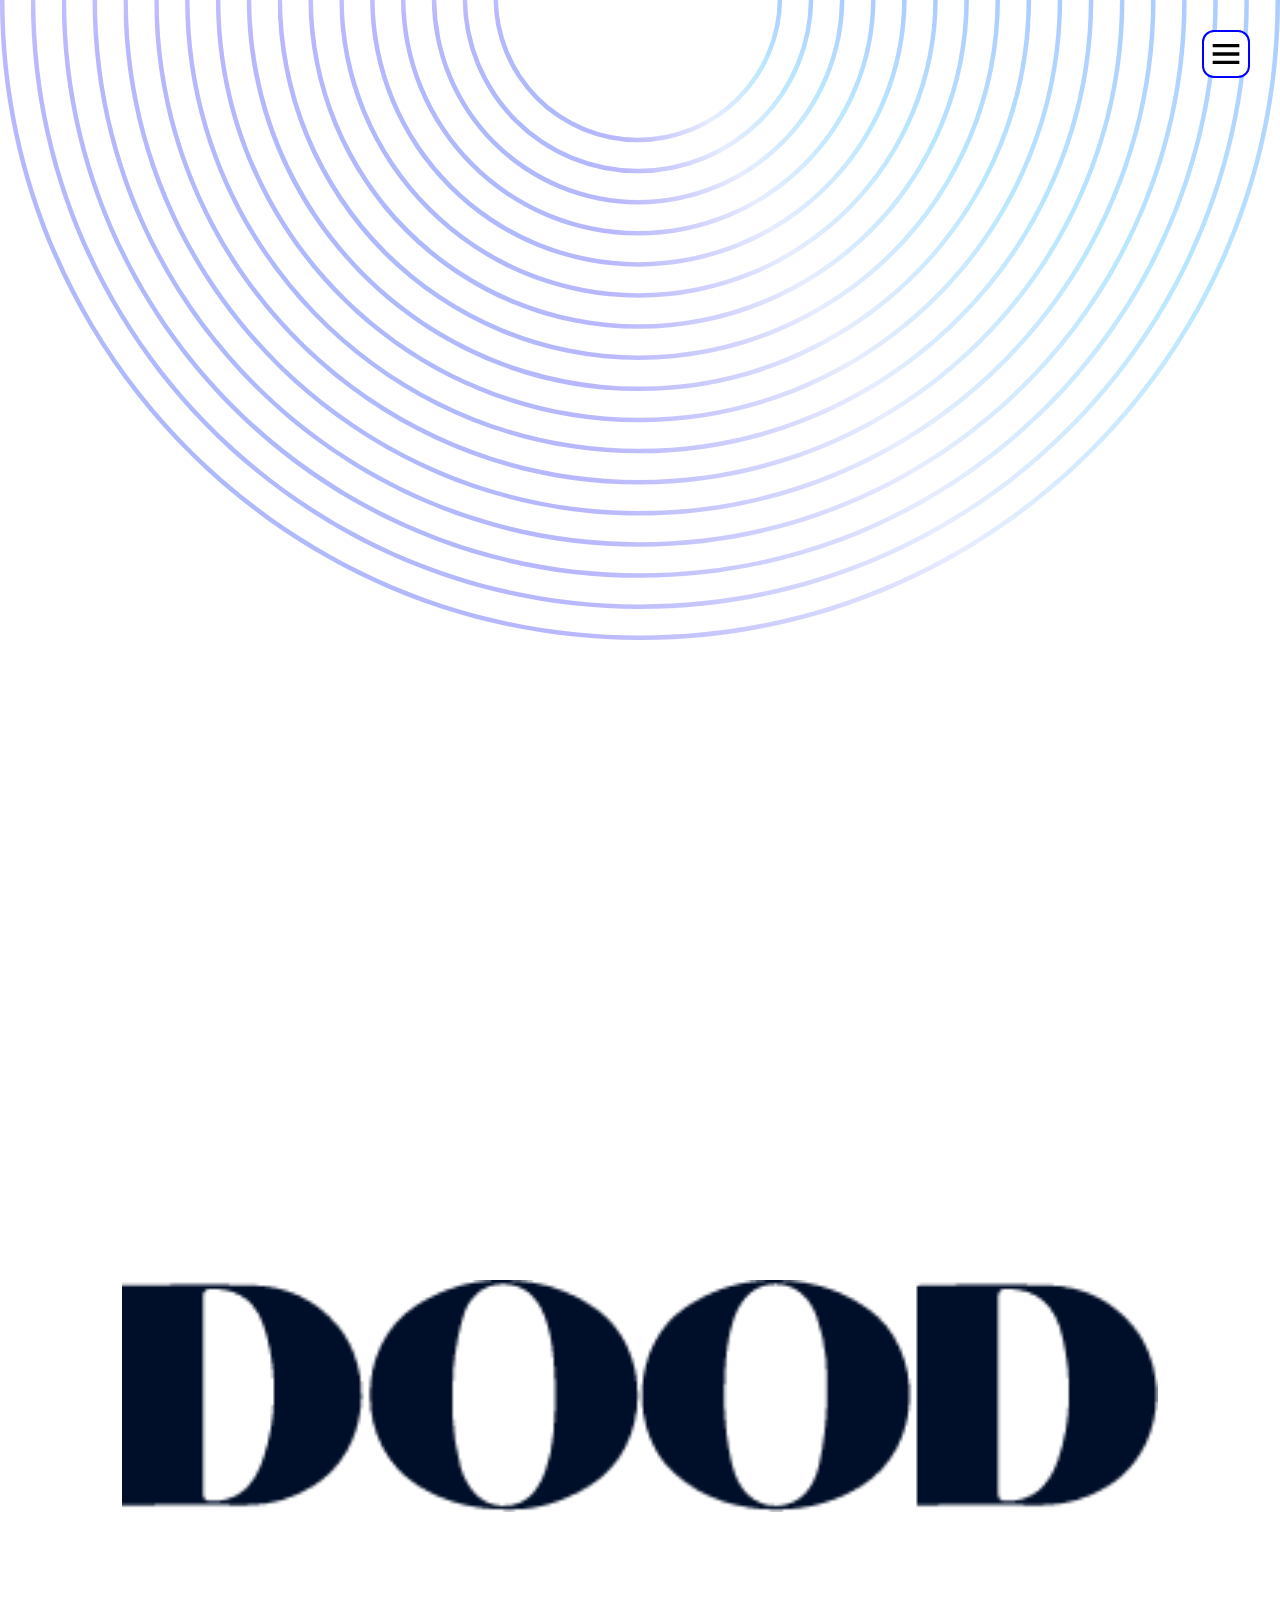
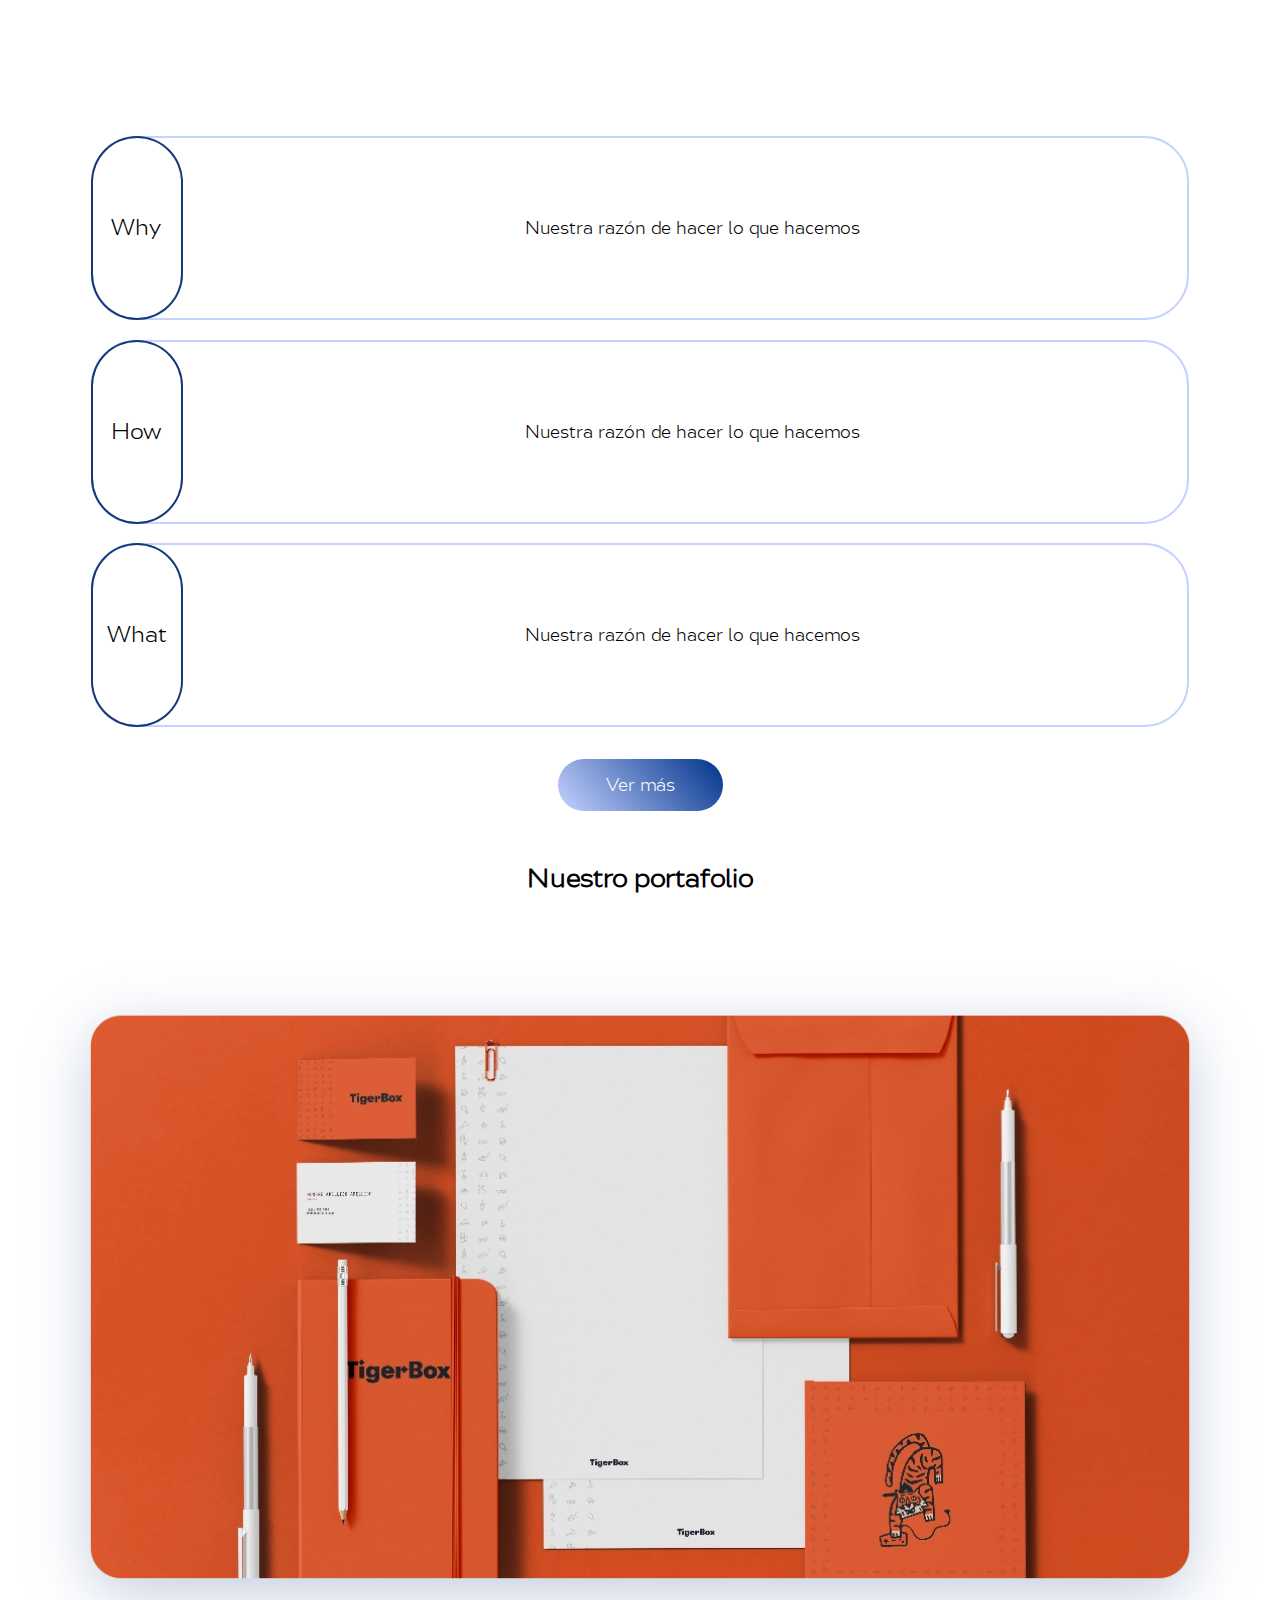
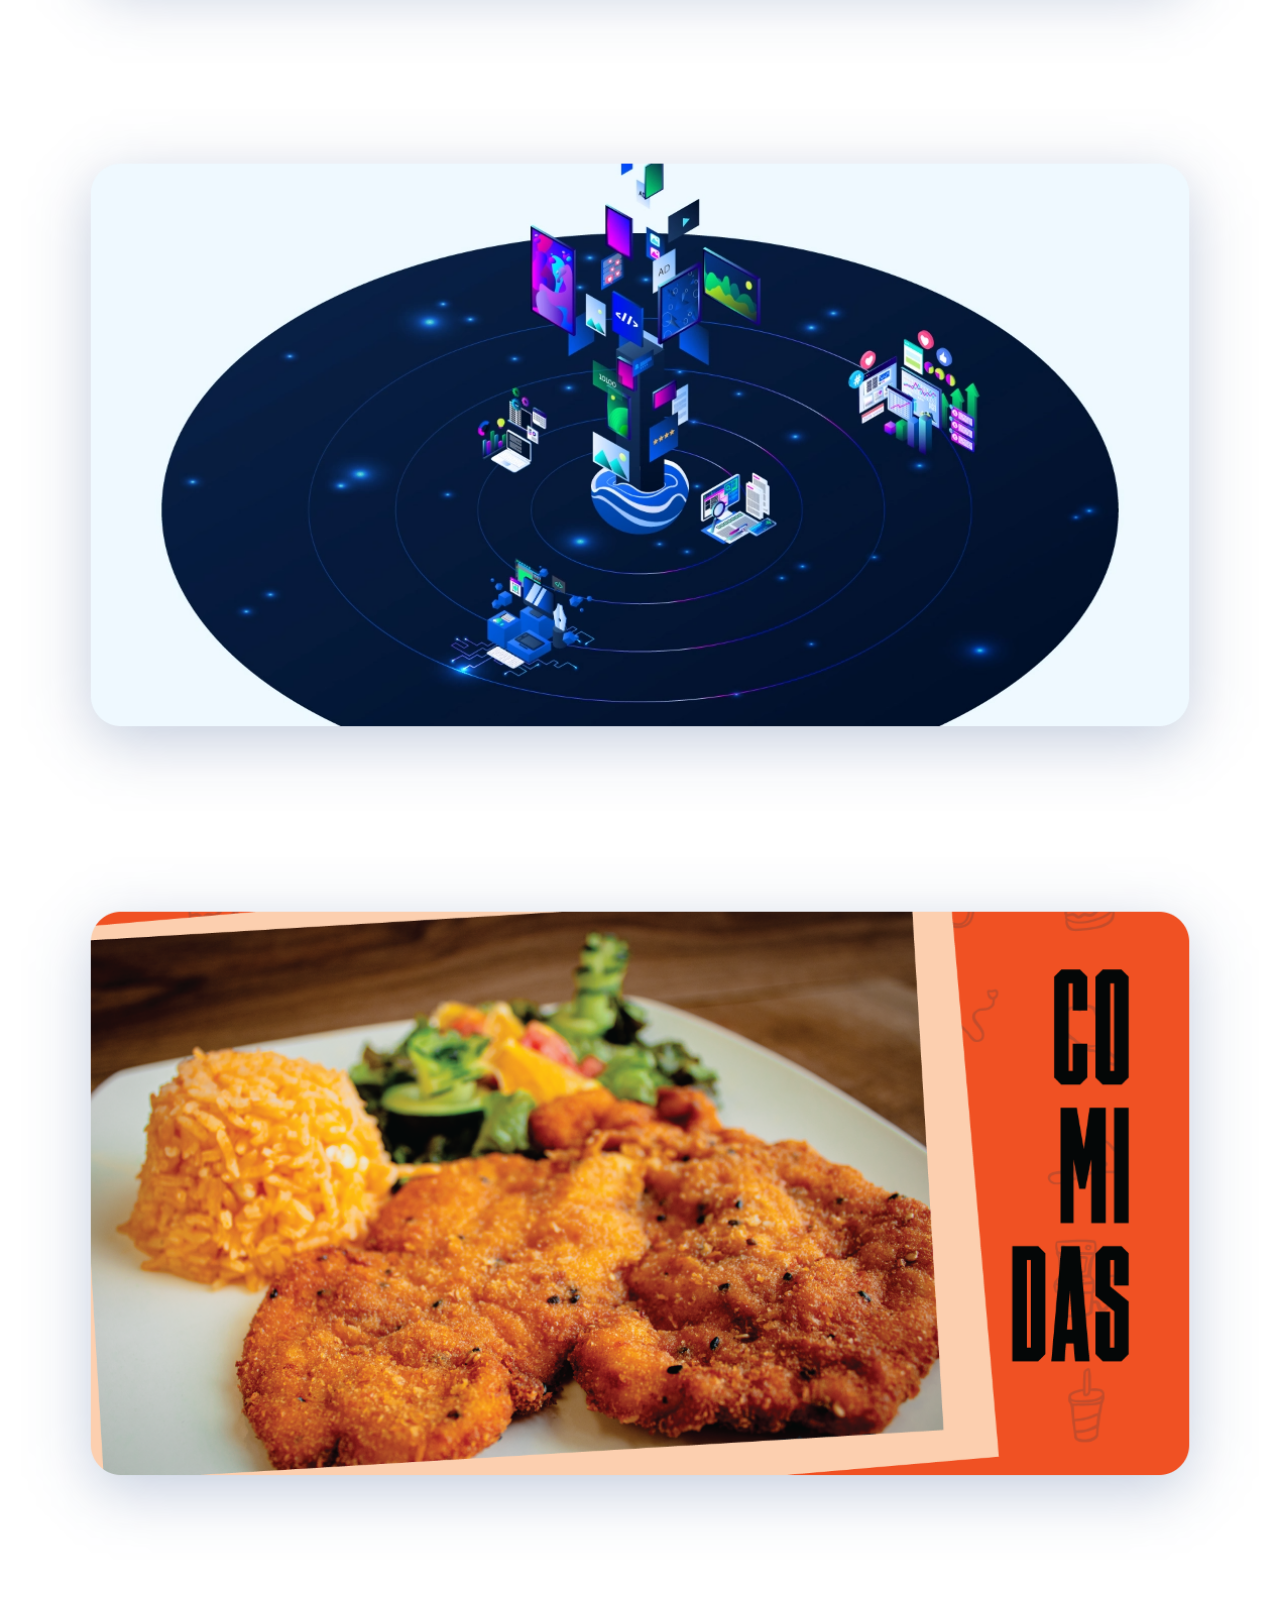
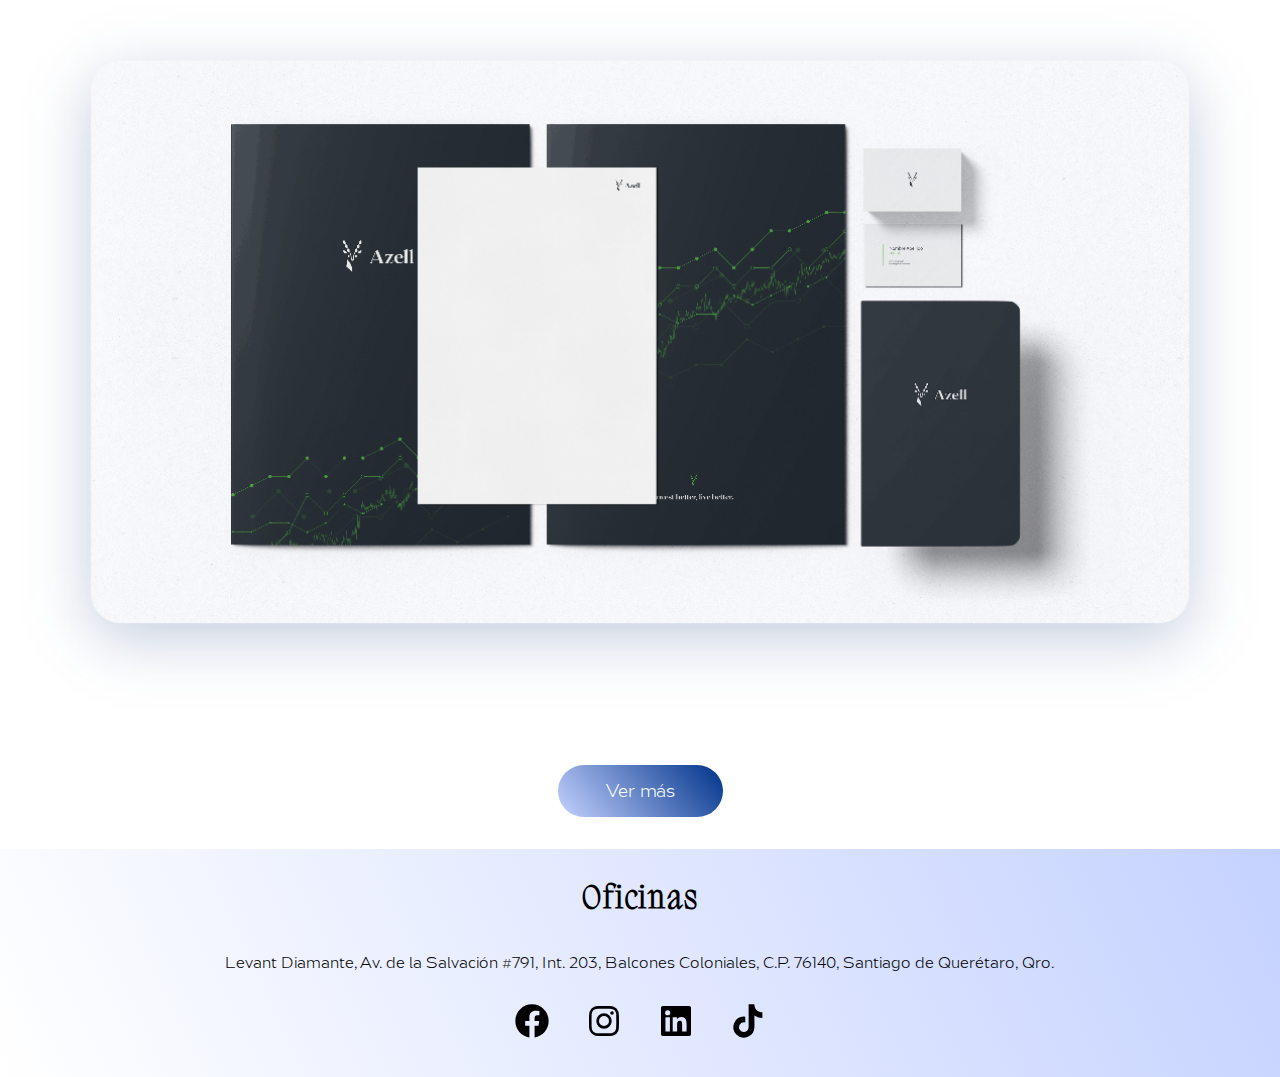
==== index.html @ 34fbc06c "feat: image circles added" ====
<!DOCTYPE html>
<html lang="en">

<head>
    <meta charset="UTF-8">
    <meta http-equiv="X-UA-Compatible" content="IE=edge">
    <meta name="viewport" content="width=device-width, initial-scale=1.0">
    <title>DOOD</title>
    <link rel="stylesheet" href="style.css">
</head>

<body>
    <header class="header">
        <img src="./images/menu.svg" alt="Menú de navegación" class="menu">
        <nav class="nav-menu">
            <a href="index.html" class="nav__link">Inicio</a>
            <a href="nosotros.html" class="nav__link">Nosotros</a>
            <a href="proyectos.html" class="nav__link">Proyectos</a>
            <a href="contacto.html" class="nav__link">Contacto</a>
        </nav>
    </header>
    <main>
        <figure class="aro__container">
            <img src="./images/Aros.svg" alt="Imagen" class="aro__img">
        </figure>
        <section class="hero container">
            <img src="./images/Dood@3x.png" alt="Logo Dood" class="logo">
            <div class="hero__info">
                <div class="square">
                    <div class="square__title">
                        <div class="question">Why</div>
                        <div class="square__paragraph--hide">Lorem, ipsum dolor sit amet consectetur adipisicing elit.
                            Ut, aperiam distinctio illo maxime tempora perferendis.</div>
                    </div>
                    <div class="square__paragraph">Nuestra razón de hacer lo que hacemos</div>
                </div>
                <div class="square">
                    <div class="square__title">
                        <div class="question">How</div>
                        <div class="square__paragraph--hide">Lorem, ipsum dolor sit amet consectetur adipisicing elit.
                            Ut, aperiam distinctio illo maxime tempora perferendis.</div>
                    </div>
                    <div class="square__paragraph">Nuestra razón de hacer lo que hacemos</div>
                </div>
                <div class="square">
                    <div class="square__title">
                        <div class="question question--padding">What</div>
                        <div class="square__paragraph--hide">Lorem, ipsum dolor sit amet consectetur adipisicing elit.
                            Ut,
                            aperiam distinctio illo maxime tempora perferendis.</div>
                    </div>
                    <div class="square__paragraph">Nuestra razón de hacer lo que hacemos</div>
                </div>
            </div>
            <button class="button">Ver más</button>
        </section>
        <section class="portfolio">
            <h2 class="portfolio__title">Nuestro portafolio</h2>
            <img src="./images/portfolio/Papeleria_Tigerbox@3x.png" alt="Papelería Tigerbox" class="card__img">
            <img src="./images/portfolio/Dood@3x.png" alt="Dood" class="card__img">
            <img src="./images/portfolio/TIGERBOX2@3x.png" alt="TigerBox" class="card__img">
            <img src="./images/portfolio/Papeleria_Azell@3x.png" alt="Azell" class="card__img">

            <button class="button">Ver más</button>
        </section>
    </main>
    <footer class="footer">
        <section class="container">
            <h3 class="footer__title">
                Oficinas
            </h3>
            <div class="footer__address">Levant Diamante, Av. de la Salvación #791, Int. 203, Balcones Coloniales, C.P.
                76140, Santiago de Querétaro, Qro.</div>
            <div class="footer__social">
                <a href="" class="footer__media">
                    <img src="./images/fb.svg" alt="Facebook">
                </a>
                <a href="" class="footer__media">
                    <img src="./images/ig.svg" alt="Instagram">
                </a>
                <a href="" class="footer__media">
                    <img src="./images/in.svg" alt="LinkedIn">
                </a>
                <a href="" class="footer__media">
                    <img src="./images/tiktok.svg" alt="TikTok">
                </a>
            </div>
        </section>
    </footer>
    <script src="main.js"></script>
</body>

</html>
---- style.css ----
:root {
    --blue: #025af5;
    --dark-blue: #14387A;
    --light-blue: #C5D2FF;
    --shadow: #14387A40;
    --king-blue: #00338A;
    --very-dark-blue: #000F29;
    --button-blue: #084ECB;
    --form-blue1: #94AFFE;
    --form-blue2: #B2DBFF;
    --form-blue3: #3D85F8;
    --input-gray: #F2F9FF;
    --input--blue: #A0B2CE;
    --black-azell: #101820;
    --green-azell: #38D430;
    --black-urbk: #0F1011;
    --black-tarky: #161C21;
    --red-tarky: #F32735;
    --white-billnex: #F3F7F9;
    --yellow-billnex: #FFCA29;
    --orange-billnex: #F79720;
    --white-xride: #EDF1F9;
    --blue-sheltec: #0A1930;
    --pink-volk: #FF004A;
    --pink-real: #F3B2DB;
    --white-kurgan: #F6FAF5;
    --blue-kurgan: #65C6C1;
    --black-vivac: #042224;
    --orange-tb:#FF5100;
    --black-bruker:#2D2A26;

}

@font-face {
    font-family: 'BwAleta';
    src: url('./fonts/BwAletaNo20-Light.ttf');
}

@font-face {
    font-family: 'Migra';
    src: url('./fonts/Migra-Extralight.otf');
}

* {
    box-sizing: border-box;
}

*,
*:before,
*:after {
    box-sizing: inherit;
}

.container {
    width: 90%;
    /* background-color: rgb(223, 104, 104); */
    overflow: hidden;
    margin: 0 auto;
}

body {
    margin: 0;
    font-family: BwAleta;
    min-height: 100vh;
    display: grid;
    grid-template-rows: 1fr auto;

}

.menu {
    position: fixed;
    z-index: 11;
    top: 30px;
    right: 30px;
    background-color: #fff;
    width: 40px;
    height: 40px;
    padding: 2px;
    cursor: pointer;
    border-radius: 12px;
    border: 2px solid blue;
    /* box-shadow: 0 0 6px rgba(0, 0, 0, 0.5); */

}

.nav-menu {
    position: fixed;
    top: 0;
    right: 0;
    width: 100%;
    height: 260px;
    background-color: rgba(129, 171, 182, 0.473);
    padding: 2em 0;
    display: flex;
    flex-direction: column;
    justify-content: center;
    align-items: center;
    gap: 2.4em;
    z-index: 10;
    backdrop-filter: blur(4px);
    -webkit-backdrop-filter: blur(4px);
    transform: translateY(-110%);
    border-bottom-left-radius: 40px;
    border-bottom-right-radius: 40px;
    transition: all 200ms ease-in-out;
}

.show {
    transform: translateY(0);
}

.nav__link {
    text-decoration: none;
    color: #fff;
    font-size: 1.2em;
}

.hero {}
/* .hero{
    width: 100%;
    background-image: url('./images/Aros.svg');
    background-repeat: no-repeat;
    background-position: -50% top;
    background-size: contain;
} */
.aro__container{
    margin: 0;
    width: 100%;
    transform: translateY(-50%);
}
.aro__img{
    width: 100%;
    display: block;
}
.logo {
    width: 90%;
    /* height: 50vh; */
    display: block;
    margin: 0 auto 14em;
    object-fit: contain;
}
*{
    border: 1px solid reda;
}

.hero__info {
    display: flex;
    flex-direction: column;
    align-items: center;
    gap: 1.2em;
    width: 100%;
}

.square {
    width: 95%;
    height: 180px;
    border: 2px solid var(--light-blue);
    border-radius: 45px;
    display: flex;
    justify-content: space-between;
    gap: 1em;
    align-items: center;
}

.square__title {
    height: 100%;
    width: 90px;
    line-height: 180px;
    font-size: 1.3em;
    border-radius: 45px;
    transition: all 500ms ease;
    box-shadow: 0 0 0px 2px var(--dark-blue);
    overflow: hidden;
    display: flex;

}
.question{
    width: 90px;
    /* text-align: center; */
    padding: 0 18px;
}
.question--padding{
    padding: 0 14px;
}
.square__paragraph--hide{
    width: 0;
    opacity: 0;
    /* width: 100%; */
    color: #000;
    font-size: 16px;
    
    line-height: 1.5;
    display: grid;
    place-items: center;
}
.square__paragraph{
    width: calc( 100% - 90px);
    text-align: center;
}

.square__title:hover {
    box-shadow: 0 0 0px 2px var(--dark-blue);
    color: var(--blue);
    text-align: left;
    width: 100%;
}

.square__title:hover .square__paragraph--hide {
    opacity: 1;
    margin-left: 2em;
    width: auto;
  
}

.square__title:hover~.square__paragraph {
    width: 0;
    display: none;
}

.button {
    display: block;
    background-color: var(--dark-blue);
    border-radius: 2em;
    color: #fff;
    padding: 1em 3em;
    margin: 2em auto;
    font-size: inherit;
    font-family: BwAleta;
    border: none;
    background: -webkit-linear-gradient(50deg, var(--light-blue), var(--king-blue));
    background: linear-gradient(50deg, var(--light-blue), var(--king-blue));

}


.portfolio__title {
    text-align: center;
    margin-bottom: 2em;
}

/* .card {
    width: 90%;
    height: 160px;
    box-shadow: 0 0 2px 2px black;
    margin: 0 auto 2em;
    border-radius: 1em;
    box-shadow: 0px 0px 15px 2px var(--shadow);
    -webkit-box-shadow: 0px 0px 15px 2px var(--shadow);
    -moz-box-shadow: 0px 0px 15px 2px var(--shadow);
} */
.card__img{
    width: 100%;
    margin: 0 auto;
    /* box-shadow: 0px 0px 15px 2px var(--shadow);
    -webkit-box-shadow: 0px 0px 15px 2px var(--shadow);
    -moz-box-shadow: 0px 0px 15px 2px var(--shadow); */
}



/* footer */
.footer {
    width: 100%;
    background: -webkit-linear-gradient(64deg, #fff, var(--light-blue));
    background: linear-gradient(64deg, #fff, var(--light-blue));
}


.footer__title {
    text-align: center;
    font-family: Migra;
    font-size: 2em;
    letter-spacing: 2px;
}

.footer__address {
    width: 90%;
    font-size: 14px;
    margin: 0 auto 2em;
    text-align: center;
    line-height: 1.5;
}

.footer__social {
    display: flex;
    margin-bottom: 2em;
    justify-content: center;
    gap: 2em;
}

.footer__media img {
    width: 40px;
    height: 40px;
}

/* Styles for page nosotros */
.bgcolor {
    background-color: var(--very-dark-blue);
}

.main {
    background-color: var(--very-dark-blue);
    color: #FFF;
    width: 100%;
    overflow: hidden;
    font-family: Migra;
}

.menu--dark {
    background-color: var(--very-dark-blue);
    color: #FFF;
}

.title {
    font-family: Migra;
    font-size: 2.7em;
    margin: 3em 0 1.6em;
    text-align: center;
}

.team {
    display: flex;
    flex-wrap: wrap;
    justify-content: center;
    gap: 2em;
    width: 90%;
    margin: 0 auto;
}

.team__content {
    display: flex;
    flex-direction: column;
    justify-content: center;
    align-items: center;
}

.avatar__container {
    width: 140px;
    background: #3e71cb;
    box-shadow: 0 0 20px 5px #3e71cb;
    border-radius: 50%;
}

.avatar {
    width: 100%;
    display: block;
}

.avatar__name {
    font-size: 1.2em;
    margin-bottom: 0;
    letter-spacing: 1.4px;
}

.avatar__info {
    margin-top: 4px;
    font-size: 11px;
    font-family: BwAleta;
}

/* Styles for metodology */
.metodology {
    display: flex;
    flex-direction: column;
    width: 90%;
    margin: 0 auto;
}

.metodology__title {
    margin: 2em 0 1em;
}

.metodology__content {
    display: flex;
    flex-wrap: wrap;
    justify-content: center;
    align-items: center;
    row-gap: 4em;
}

.metodology__item {
    width: 140px;
    height: 140px;
    padding: 1em;
    display: flex;
    flex-direction: column;
    justify-content: center;
    align-items: center;

}

.metodology__img {
    display: block;
    width: auto;
    height: 130px;
    opacity: 0.5;
}

.metodology__text {
    font-family: BwAleta;
    margin-top: 2em;
}

/* Styles for allies section  */
.allies {
    background-color: #FFF;
    border-radius: 1em;
    color: #000;
    width: 90%;
    margin: 0 auto;
}

.allies__title {
    padding-top: 1em;
    margin-top: 2em;
}

.allies__content {
    width: 100%;
    display: flex;
    flex-wrap: wrap;
    justify-content: center;
    align-items: center;
    margin: 0 auto 7em;
    padding-bottom: 2em;
    gap: 1em;
}

.ally__item {
    border: 1px solid var(--king-blue);
    width: 120px;
    height: 40px;
    display: flex;
    align-items: center;
    padding: 1em;
    border-radius: 1em;
    transition: all 100ms ease-in;
}

.ally__container-icon {
    margin: 0;
    width: 50px;
    height: 55px;
    display: grid;
    place-items: center;
}

.ally__icon {
    width: 35px;
    height: 50px;
    -webkit-mask-size: contain;
    mask-size: contain;
    -webkit-mask-repeat: no-repeat;
    mask-repeat: no-repeat;
    -webkit-mask-position: center;
    mask-position: center;
}

.ally__logo {
    display: block;
    width: 65px;
    margin-left: auto;
    -webkit-mask-size: 100%;
    -webkit-mask-repeat: no-repeat;
    mask-repeat: no-repeat;
    -webkit-mask-position: center;
    mask-position: center;
    mask-size: 100%;
}

.icon--azell {
    -webkit-mask-image: url('./images/allies/Icono\ azell.svg');
    mask-image: url('./images/allies/Icono\ azell.svg');
    background-color: black;
}

.ally__item--azell:hover {
    background-color: var(--black-azell);
    box-shadow: 0 4px 10px var(--black-azell);
    border: 1px solid var(--black-azell);
}

.ally__item--azell:hover .icon--azell {
    background-color: var(--green-azell);
}

.ally__logo--azell {
    height: 50px;
    -webkit-mask-image: url('./images/allies/Azell.svg');
    mask-image: url('./images/allies/Azell.svg');
    background-color: black;

}

.ally__item--azell:hover .ally__logo--azell {
    background-color: #FFF;
}

/* Urbk */
.ally__item--urbk:hover {
    background-color: var(--black-urbk);
    box-shadow: 0 4px 10px var(--black-urbk);
    border: 1px solid var(--black-urbk);
}

.ally__item--urbk:hover .icon--urbk {
    background-image: url('./images/allies/Icono_UrbkLegal@3x2.png');
}

.icon--urbk {
    background-image: url('./images/allies/U.svg');
    background-size:  contain;
    background-repeat:  no-repeat;
    background-position:  center;
}

.ally__item--urbk:hover .ally__logo--urbk {
    background-color: #FFF;
}

.ally__logo--urbk {
    height: 50px;
    -webkit-mask-image: url('./images/allies/Urbk.svg');
    mask-image: url('./images/allies/Urbk.svg');
    background-color: black;
}

/* tarky */
.icon--tarky {
    -webkit-mask-image: url('./images/allies/T.svg');
    mask-image: url('./images/allies/T.svg');
    background-color: black;
}

.ally__item--tarky:hover {
    background-color: var(--black-tarky);
    box-shadow: 0 4px 10px var(--black-tarky);
    border: 1px solid var(--black-tarky);
}

.ally__item--tarky:hover .icon--tarky {
    background-color: var(--red-tarky);
}

.ally__logo--tarky {
    height: 50px;
    -webkit-mask-image: url('./images/allies/Tarky.svg');
    mask-image: url('./images/allies/Tarky.svg');
    background-color: black;

}

.ally__item--tarky:hover .ally__logo--tarky {
    background-color: #FFF;
}

/* billnex */
.icon--billnex {
    -webkit-mask-image: url('./images/allies/Billnex\ icon.svg');
    mask-image: url('./images/allies/Billnex\ icon.svg');
    background-color: black;
}

.ally__item--billnex:hover {
    background: -webkit-linear-gradient(64deg, var(--yellow-billnex), var(--orange-billnex));
    background: linear-gradient(64deg, var(--yellow-billnex), var(--orange-billnex));
    box-shadow: 0 4px 10px rgb(20, 20, 20);
    /* border: 1px solid var(--yellow-billnex); */
    border-image: -webkit-linear-gradient(64deg, var(--yellow-billnex), var(--orange-billnex));
    border-image: linear-gradient(64deg, var(--yellow-billnex), var(--orange-billnex));
    border-width: 1px;
    border-style: solid;

}

.ally__item--billnex:hover .icon--billnex {
    background-color: var(--white-billnex);
}

.ally__logo--billnex {
    height: 50px;
    -webkit-mask-image: url('./images/allies/Billnex\ logo.svg');
    mask-image: url('./images/allies/Billnex\ logo.svg');
    background-color: black;

}

.ally__item--billnex:hover .ally__logo--billnex {
    background-color: var(--white-billnex);
}

/* xride */
.icon--xride {
    -webkit-mask-image: url('./images/allies/Xride\ icon.svg');
    mask-image: url('./images/allies/Xride\ icon.svg');
    background: #000;
}

.ally__item--xride:hover {
    background: #000;
    box-shadow: 0 4px 10px #000;
    border: 1px solid #000;
}

.ally__item--xride:hover .icon--xride {
    background-color: var(--white-xride);
}

.ally__logo--xride {
    height: 50px;
    background-image: url('./images/allies/Xride-logo.svg');
    background-size:  contain;
    background-repeat:  no-repeat;
    background-position:  center;
}

.ally__item--xride:hover .ally__logo--xride {
    background-image: url('./images/allies/Xride-logo-white.svg');
}
/* Bruker */
.icon--bruker {
    background-image: url('./images/allies/Escudo.svg');
    background-size:  contain;
    background-repeat:  no-repeat;
    background-position:  center;
}

.ally__item--bruker:hover {
    background: var(--black-bruker);
    box-shadow: 0 4px 10px #000;
    border: 1px solid var(--black-bruker);
}

.ally__item--bruker:hover .icon--bruker {
    background-image: url('./images/allies/Escudo@3x.png');
}

.ally__logo--bruker {
    height: 50px;
    background-image: url('./images/allies/Bruker.svg');
    background-size:  contain;
    background-repeat:  no-repeat;
    background-position:  center;
}
.ally__item--bruker:hover .ally__logo--bruker {
    background-image: url('./images/allies/Bruker@3x.png');
}
/* sheltec */
.icon--sheltec {
    -webkit-mask-image: url('./images/allies/Sheltec\ icon.svg');
    mask-image: url('./images/allies/Sheltec\ icon.svg');
    background-color: #000;
}

.ally__item--sheltec:hover {
    background: var(--blue-sheltec);
    box-shadow: 0 4px 10px var(--blue-sheltec);
    border: 1px solid var(--blue-sheltec);
}

.ally__item--sheltec:hover .icon--sheltec {
    background-color: #fff;
}

.ally__logo--sheltec {
    height: 50px;
    background-image: url('./images/allies/Sheltec\ logo.svg');
    background-size:  contain;
    background-repeat:  no-repeat;
    background-position:  center;

}

.ally__item--sheltec:hover .ally__logo--sheltec {
    background-image: url('./images/allies/Sheltec\ logo-white.svg');
}

/* Volk */
.icon--volk {
    background-image: url('./images/allies/Icono\ volk.svg');
    background-size:  contain;
    background-repeat:  no-repeat;
    background-position:  center;
}

.ally__item--volk:hover {
    background: var(--pink-volk);
    box-shadow: 0 4px 10px #000;
    border: 1px solid var(--pink-volk);
}

.ally__item--volk:hover .icon--volk {
    background-image: url('./images/allies/icono\ metal\ volk@3x2.png');
}

.ally__logo--volk {
    height: 50px;
    -webkit-mask-image: url('./images/allies/Logo\ volk.svg');
    mask-image: url('./images/allies/Logo\ volk.svg');
    background-color: #000;
}

.ally__item--volk:hover .ally__logo--volk {
    background-color: #fff;
}

/* TigerBox */
.icon--tb {
    background-image: url('./images/allies/Icono\ negro\ tb.svg');
    background-size:  contain;
    background-repeat:  no-repeat;
    background-position:  center;
}

.ally__item--tb:hover {
    background: var(--orange-tb);
    box-shadow: 0 4px 10px #000;
    border: 1px solid var(--orange-tb);
}

.ally__item--tb:hover .icon--tb {
    background-image: url('./images/allies/Icono\ tb@3x.png');
}

.ally__logo--tb {
    height: 50px;
    -webkit-mask-image: url('./images/allies/tb.svg');
    mask-image: url('./images/allies/tb.svg');
    background-color: #000;
}

/* Real Arteaga */
.icon--real {
    -webkit-mask-image: url('./images/allies/Icono.svg');
    mask-image: url('./images/allies/Icono.svg');
    background-color: #000;
}

.ally__item--real:hover {
    background: var(--pink-real);
    box-shadow: 0 4px 10px #000;
    border: 1px solid var(--pink-real);
}

.ally__logo--real {
    height: 50px;
    -webkit-mask-image: url('./images/allies/Real.svg');
    mask-image: url('./images/allies/Real.svg');
    background-color: #000;
}

/* Kurgan*/
.icon--kurgan {
    -webkit-mask-image: url('./images/allies/Kurgan\ icon.svg');
    mask-image: url('./images/allies/Kurgan\ icon.svg');
    background-color: #000;
}

.ally__item--kurgan:hover {
    background: -webkit-linear-gradient(64deg, var(--white-kurgan), var(--blue-kurgan));
    background: linear-gradient(64deg, var(--white-kurgan), var(--blue-kurgan));
    box-shadow: 0 4px 10px #000;
    /* border: 1px solid var(--blue-kurgan); */
    border-image: -webkit-linear-gradient(64deg, var(--white-kurgan), var(--blue-kurgan));
    border-image: linear-gradient(64deg, var(--white-kurgan), var(--blue-kurgan));
    border-width: 1px;
    border-style: solid;
}

.ally__logo--kurgan {
    height: 50px;
    -webkit-mask-image: url('./images/allies/Kurgan\ logo.svg');
    mask-image: url('./images/allies/Kurgan\ logo.svg');
    background-color: #000;
}

/* Vivac */
.icon--vivac {
    -webkit-mask-image: url('./images/allies/Icono\ Vivac.svg');
    mask-image: url('./images/allies/Icono\ Vivac.svg');
    background-color: #000;
}

.ally__item--vivac:hover {
    background: var(--black-vivac);
    box-shadow: 0 4px 10px #000;
    border: 1px solid var(--black-vivac);
}

.ally__item--vivac:hover .icon--vivac {
    background-color: #fff;
}

.ally__logo--vivac {
    height: 50px;
    -webkit-mask-image: url('./images/allies/Vivac.svg');
    mask-image: url('./images/allies/Vivac.svg');
    background-color: #000;
}

.ally__item--vivac:hover .ally__logo--vivac {
    background-color: #fff;
}

.footer-us {
    background: -webkit-linear-gradient(64deg, var(--very-dark-blue), var(--dark-blue));
    background: linear-gradient(64deg, var(--very-dark-blue), var(--dark-blue));
    color: #FFF;
}

/* Styles for projects page */
.projects {
    margin-bottom: 6em;
}

.projects__title {
    margin-left: auto;
    margin-right: auto;
    width: 70%;
    color: var(--very-dark-blue);
}

.button--blue {
    width: 192px;
    padding: 1.3em 1em;
    border-radius: 42px;
    background: -webkit-linear-gradient(50deg, var(--button-blue), var(--dark-blue));
    background: linear-gradient(50deg, var(--button-blue), var(--dark-blue));
}

/* Styles for contact page */
.contact__title {
    margin-bottom: 1em;
}

.form {
    min-height: 640px;
    width: 90%;
    display: flex;
    flex-direction: column;
    margin: 0 auto 4em;
    align-items: center;
    background: -webkit-linear-gradient(199deg, var(--form-blue1), var(--form-blue2), var(--form-blue3));
    background: linear-gradient(199deg, var(--form-blue1), var(--form-blue2), var(--form-blue3));
    border-radius: 2em;
}

.input-holder {
    transition: 300ms all;
    width: 90%;
}

.label {
    display: block;
    font-size: 1em;
    padding-left: 14px;
    padding-top: 4px;
    font-family: BwAleta;
    color: var(--king-blue);
    transform: translateY(-46px);
    transform-origin: 0 0;
    transition: all 300ms;
}

.label--area {
    transform: translateY(-145px);
}

.input {
    width: 100%;
    height: 60px;
    box-sizing: border-box;
    padding-left: 10px;
    border: none;
    border-radius: 10px;
    font-size: 1em;
    font-family: BwAleta;
    color: var(--king-blue);
    box-shadow: none;
    background: -webkit-linear-gradient(59deg, var(--input-gray), var(--form-blue2));
    background: linear-gradient(59deg, var(--input-gray), var(--form-blue2));
    transition: all 500ms;
}

.input:focus {
    outline: none;
}

.input::placeholder {
    color: transparent;
}

.input:focus+.label,
.input:not(:placeholder-shown)+.label {
    opacity: 0.8;
    transform: translateY(-60px) scale(0.6);
}

.input--area:focus+.label,
.input--area:not(:placeholder-shown)+.label {
    opacity: 0.8;
    transform: translateY(-165px) scale(0.6);
}

.input:first-child {
    margin-top: 2em;
}

.input--area {
    height: 160px;
    resize: none;
    padding-top: 30px;
}
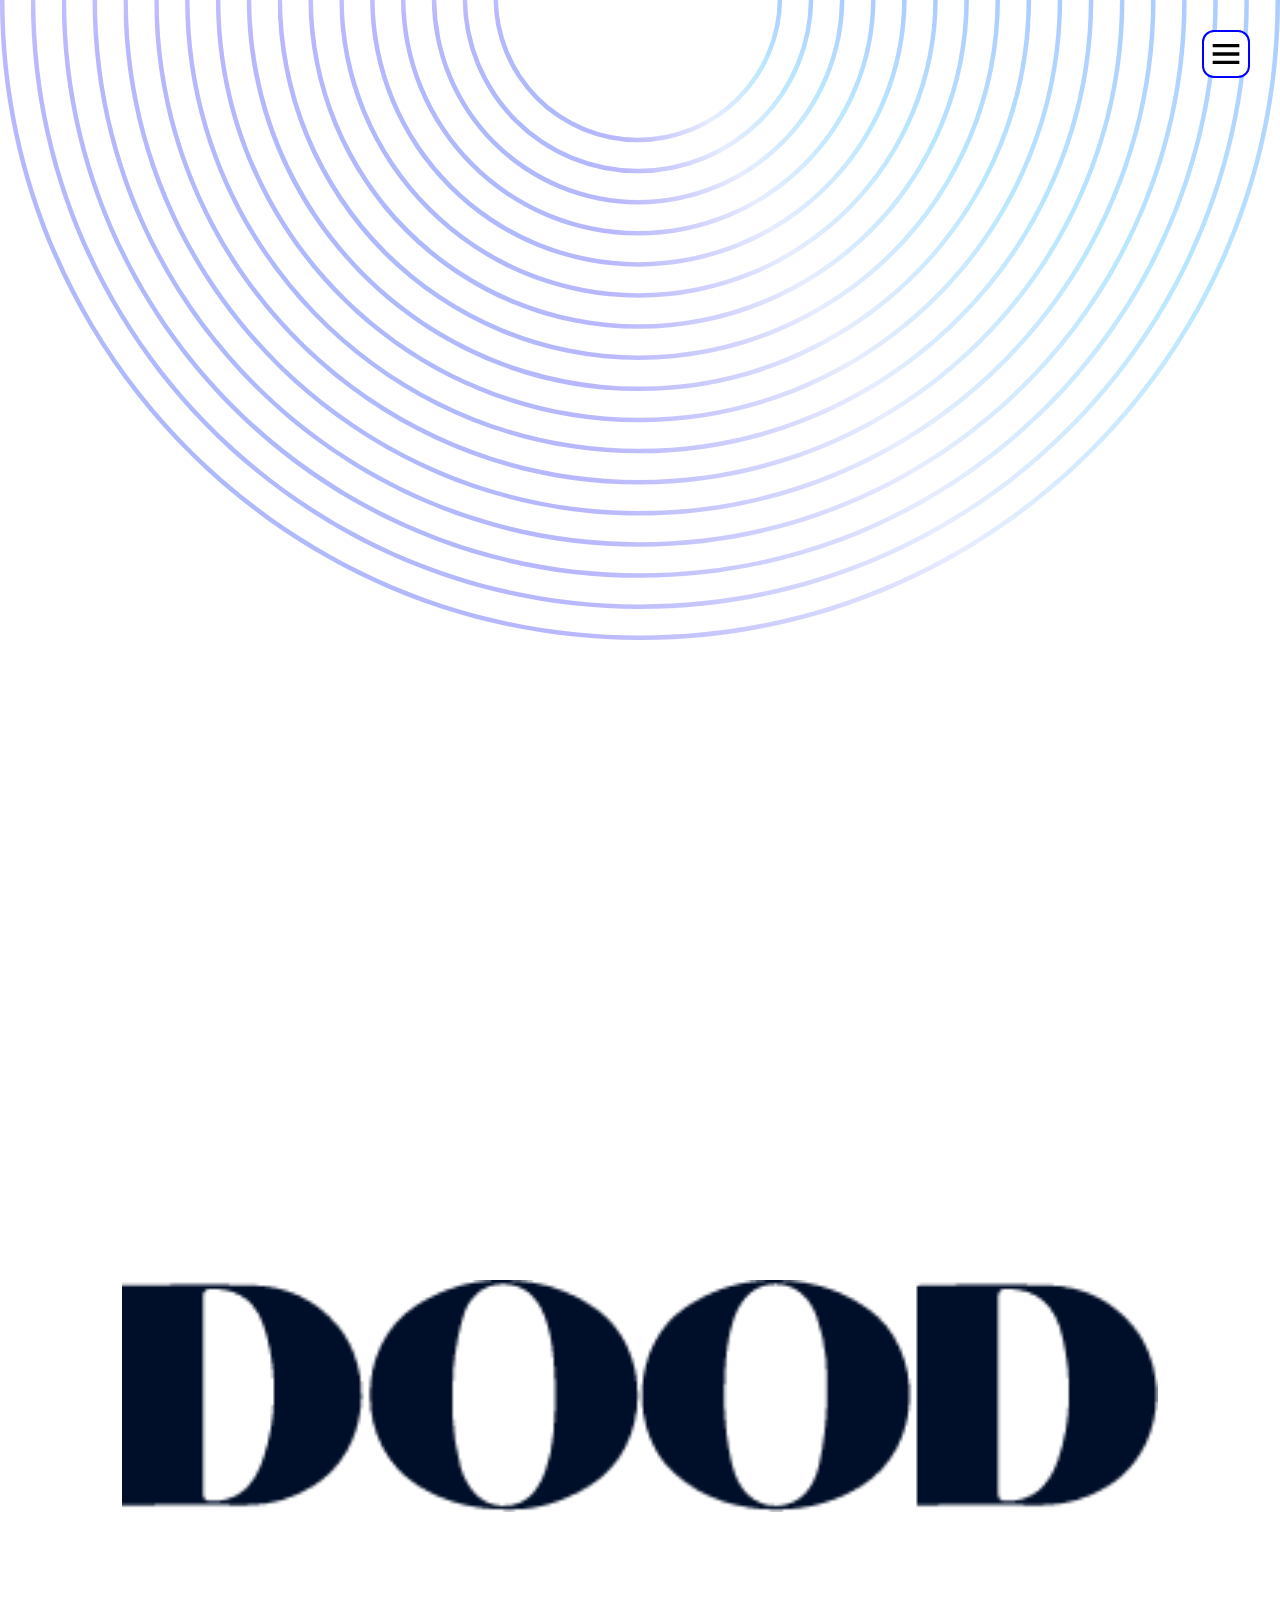
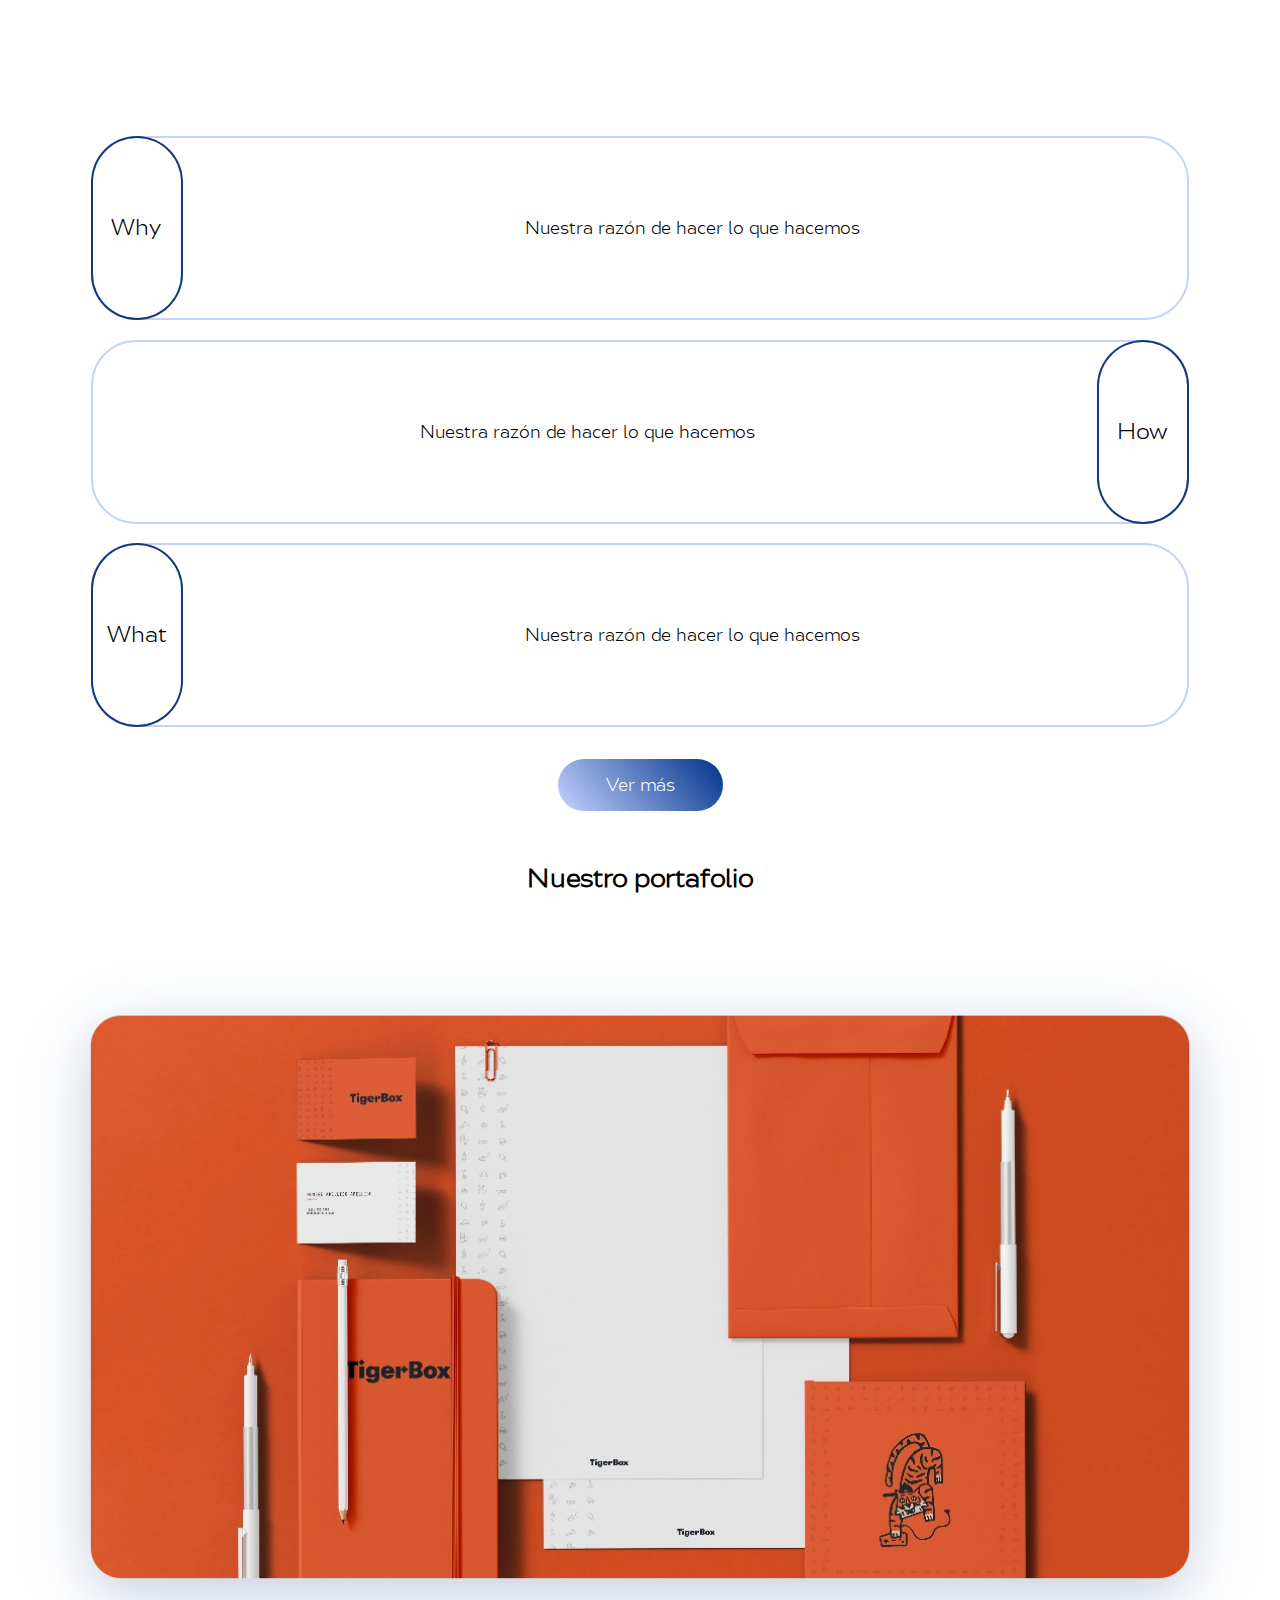
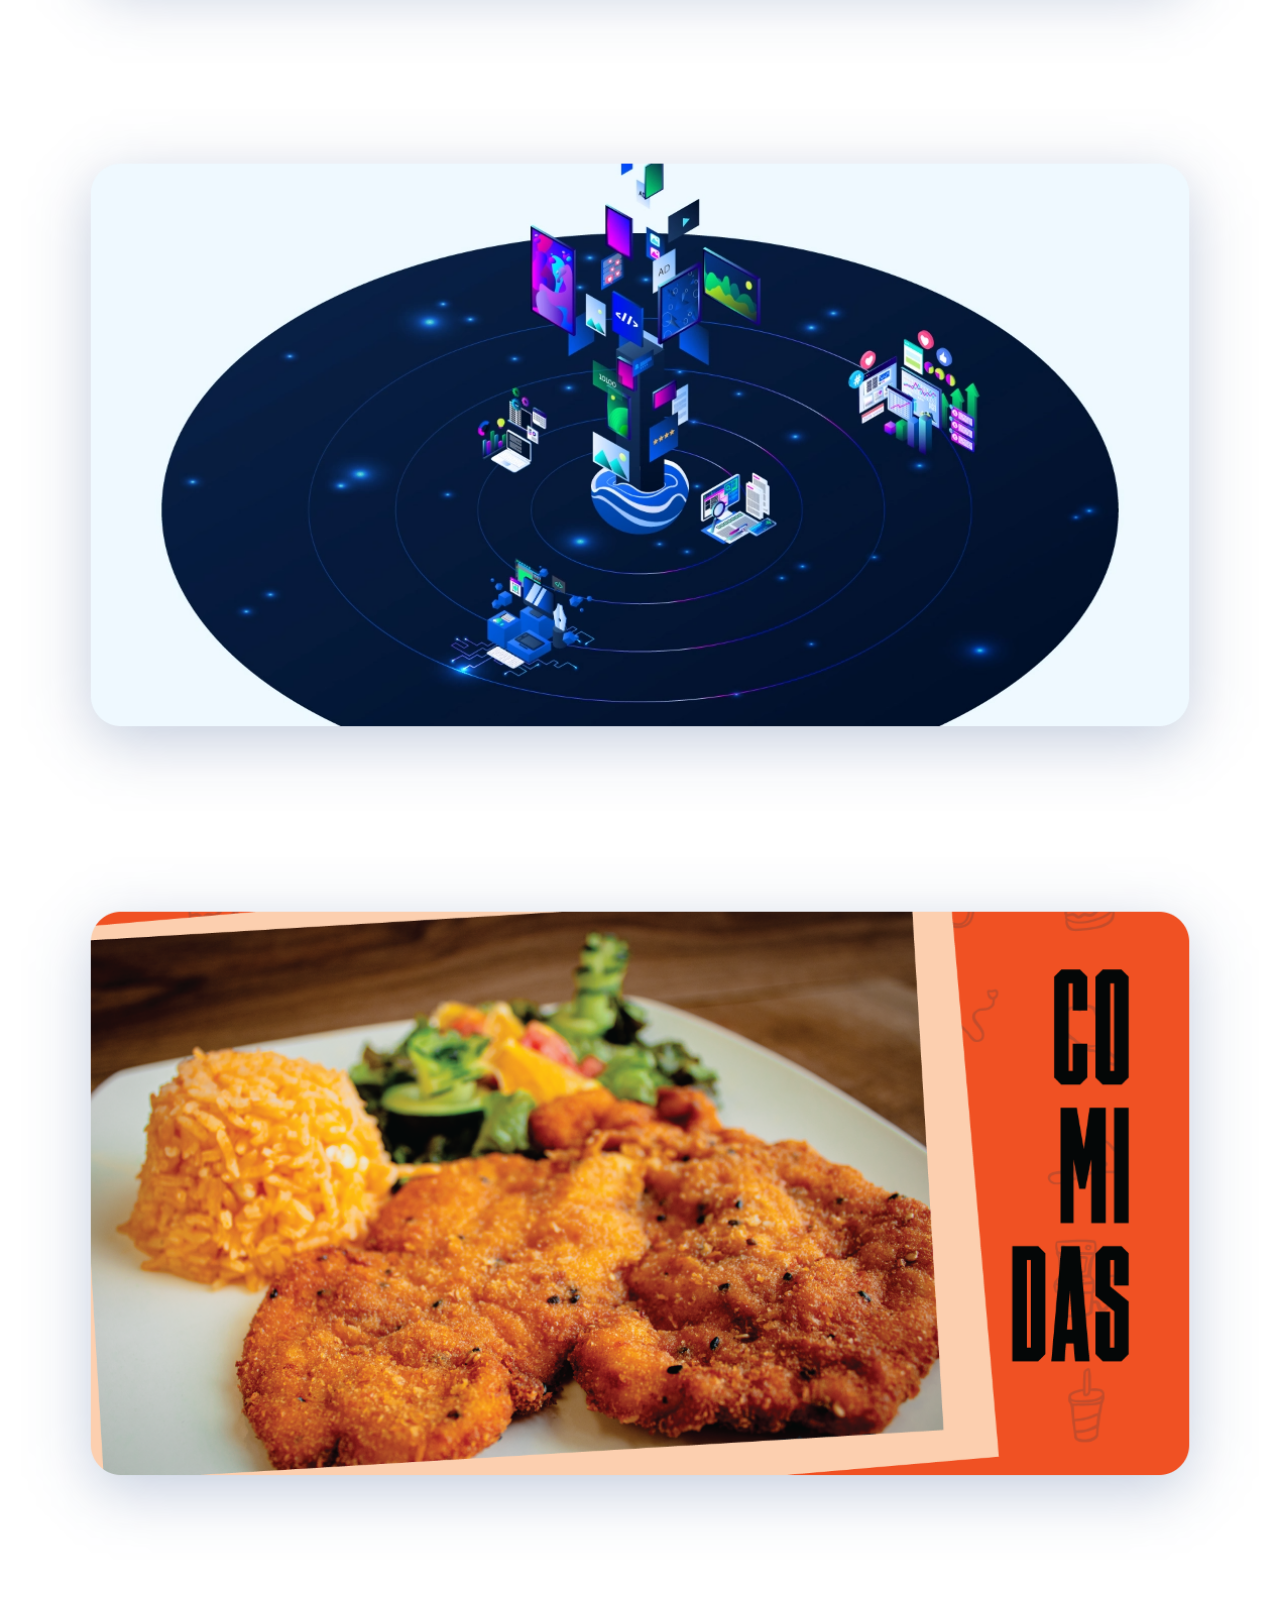
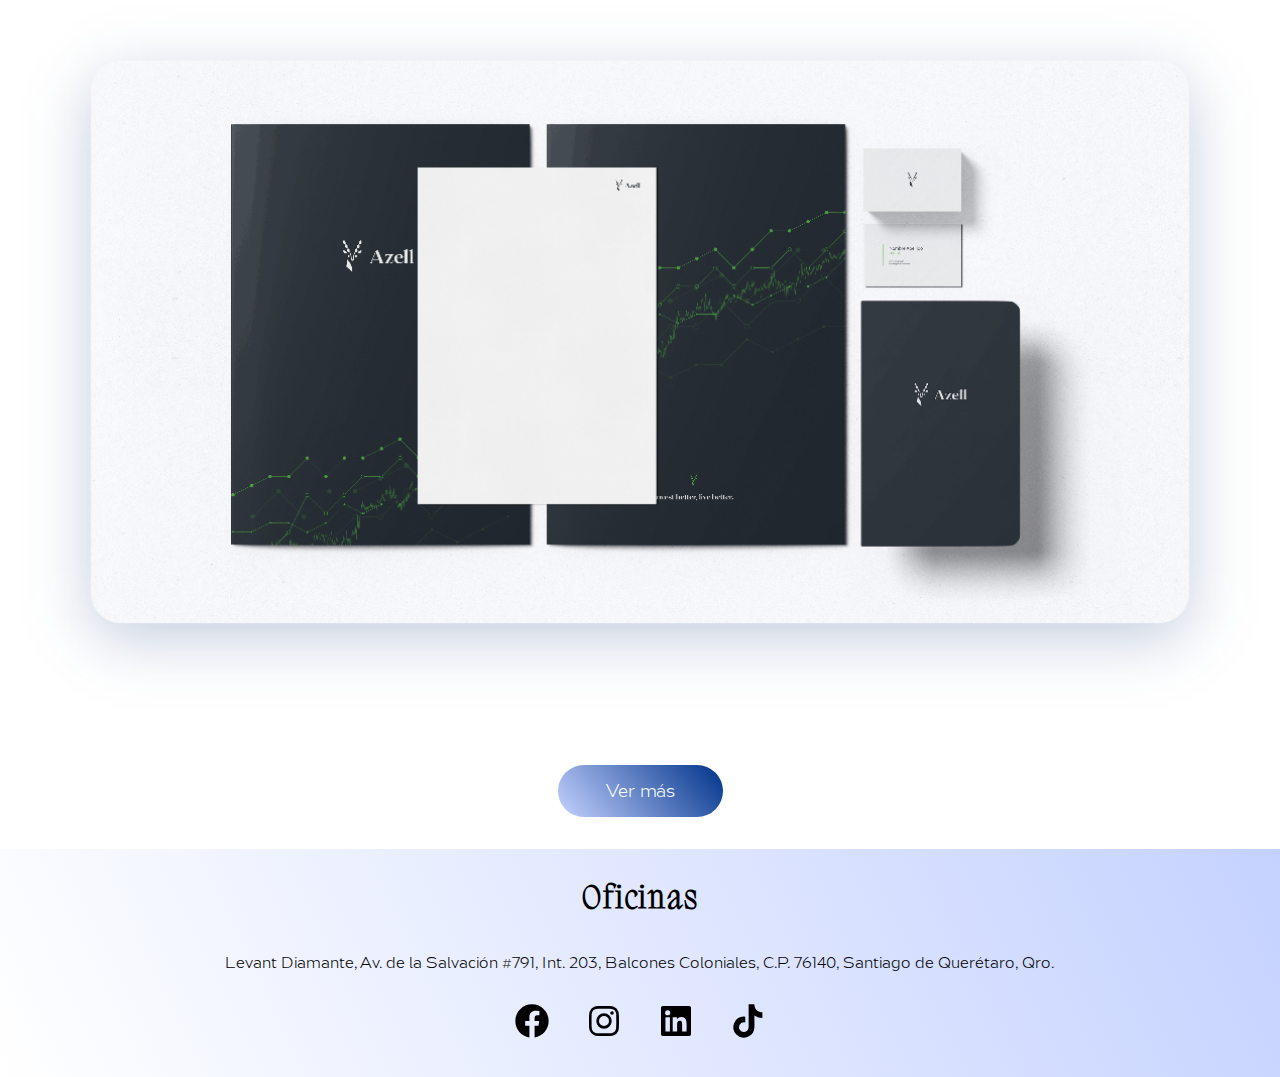
==== commit 764ded2d: "fixes in squares and links" ====
--- a/index.html
+++ b/index.html
@@ -13,7 +13,7 @@
     <header class="header">
         <img src="./images/menu.svg" alt="Menú de navegación" class="menu">
         <nav class="nav-menu">
-            <a href="index.html" class="nav__link">Inicio</a>
+            <a href="index.html" class="nav__link active">Inicio</a>
             <a href="nosotros.html" class="nav__link">Nosotros</a>
             <a href="proyectos.html" class="nav__link">Proyectos</a>
             <a href="contacto.html" class="nav__link">Contacto</a>
@@ -34,8 +34,8 @@
                     </div>
                     <div class="square__paragraph">Nuestra razón de hacer lo que hacemos</div>
                 </div>
-                <div class="square">
-                    <div class="square__title">
+                <div class="square square--order">
+                    <div class="square__title square__title--order">
                         <div class="question">How</div>
                         <div class="square__paragraph--hide">Lorem, ipsum dolor sit amet consectetur adipisicing elit.
                             Ut, aperiam distinctio illo maxime tempora perferendis.</div>
@@ -52,7 +52,9 @@
                     <div class="square__paragraph">Nuestra razón de hacer lo que hacemos</div>
                 </div>
             </div>
-            <button class="button">Ver más</button>
+            <a href="nosotros.html" class="ver__link">
+                <button class="button">Ver más</button>
+            </a>
         </section>
         <section class="portfolio">
             <h2 class="portfolio__title">Nuestro portafolio</h2>
@@ -60,8 +62,9 @@
             <img src="./images/portfolio/Dood@3x.png" alt="Dood" class="card__img">
             <img src="./images/portfolio/TIGERBOX2@3x.png" alt="TigerBox" class="card__img">
             <img src="./images/portfolio/Papeleria_Azell@3x.png" alt="Azell" class="card__img">
-
-            <button class="button">Ver más</button>
+            <a href="proyectos.html" class="ver__link">
+                <button class="button">Ver más</button>
+            </a>
         </section>
     </main>
     <footer class="footer">
--- a/style.css
+++ b/style.css
@@ -89,7 +89,7 @@
     right: 0;
     width: 100%;
     height: 260px;
-    background-color: rgba(129, 171, 182, 0.473);
+    background-color: rgba(176, 169, 218, 0.473);
     padding: 2em 0;
     display: flex;
     flex-direction: column;
@@ -114,6 +114,9 @@
     color: #fff;
     font-size: 1.2em;
 }
+.active{
+    color: var(--blue);
+}
 
 .hero {}
 /* .hero{
@@ -160,6 +163,9 @@
     justify-content: space-between;
     gap: 1em;
     align-items: center;
+}
+.square--order{
+    flex-direction: row-reverse;
 }
 
 .square__title {
@@ -173,6 +179,12 @@
     overflow: hidden;
     display: flex;
 
+}
+.square__title--order{
+    flex-direction: row-reverse;
+}
+.question--order{
+    order: 2;
 }
 .question{
     width: 90px;
@@ -217,6 +229,9 @@
     display: none;
 }
 
+.ver__link{
+    text-decoration: none;
+}
 .button {
     display: block;
     background-color: var(--dark-blue);
@@ -229,6 +244,7 @@
     border: none;
     background: -webkit-linear-gradient(50deg, var(--light-blue), var(--king-blue));
     background: linear-gradient(50deg, var(--light-blue), var(--king-blue));
+    cursor: pointer;
 
 }
 
@@ -826,6 +842,10 @@
     border-radius: 42px;
     background: -webkit-linear-gradient(50deg, var(--button-blue), var(--dark-blue));
     background: linear-gradient(50deg, var(--button-blue), var(--dark-blue));
+}
+.button--blue:disabled{
+    opacity: 0.6;
+    cursor: not-allowed;
 }
 
 /* Styles for contact page */
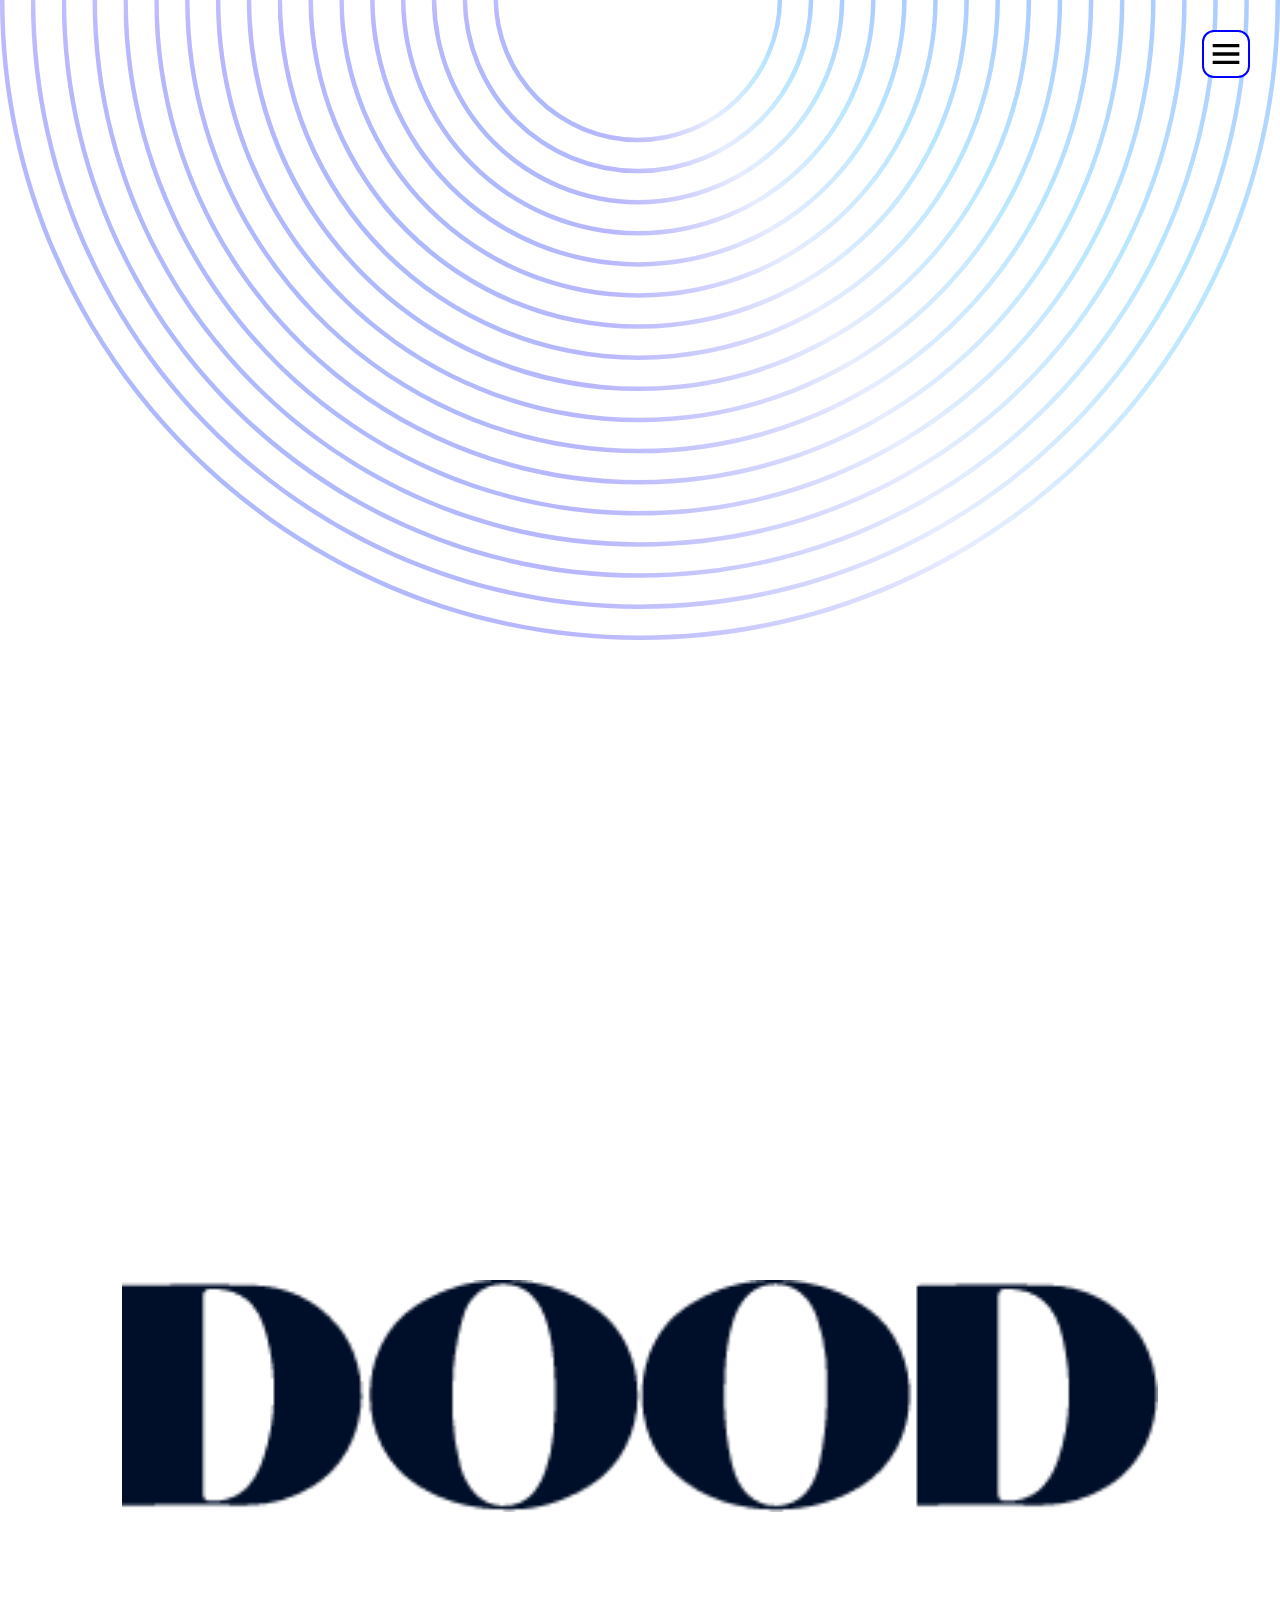
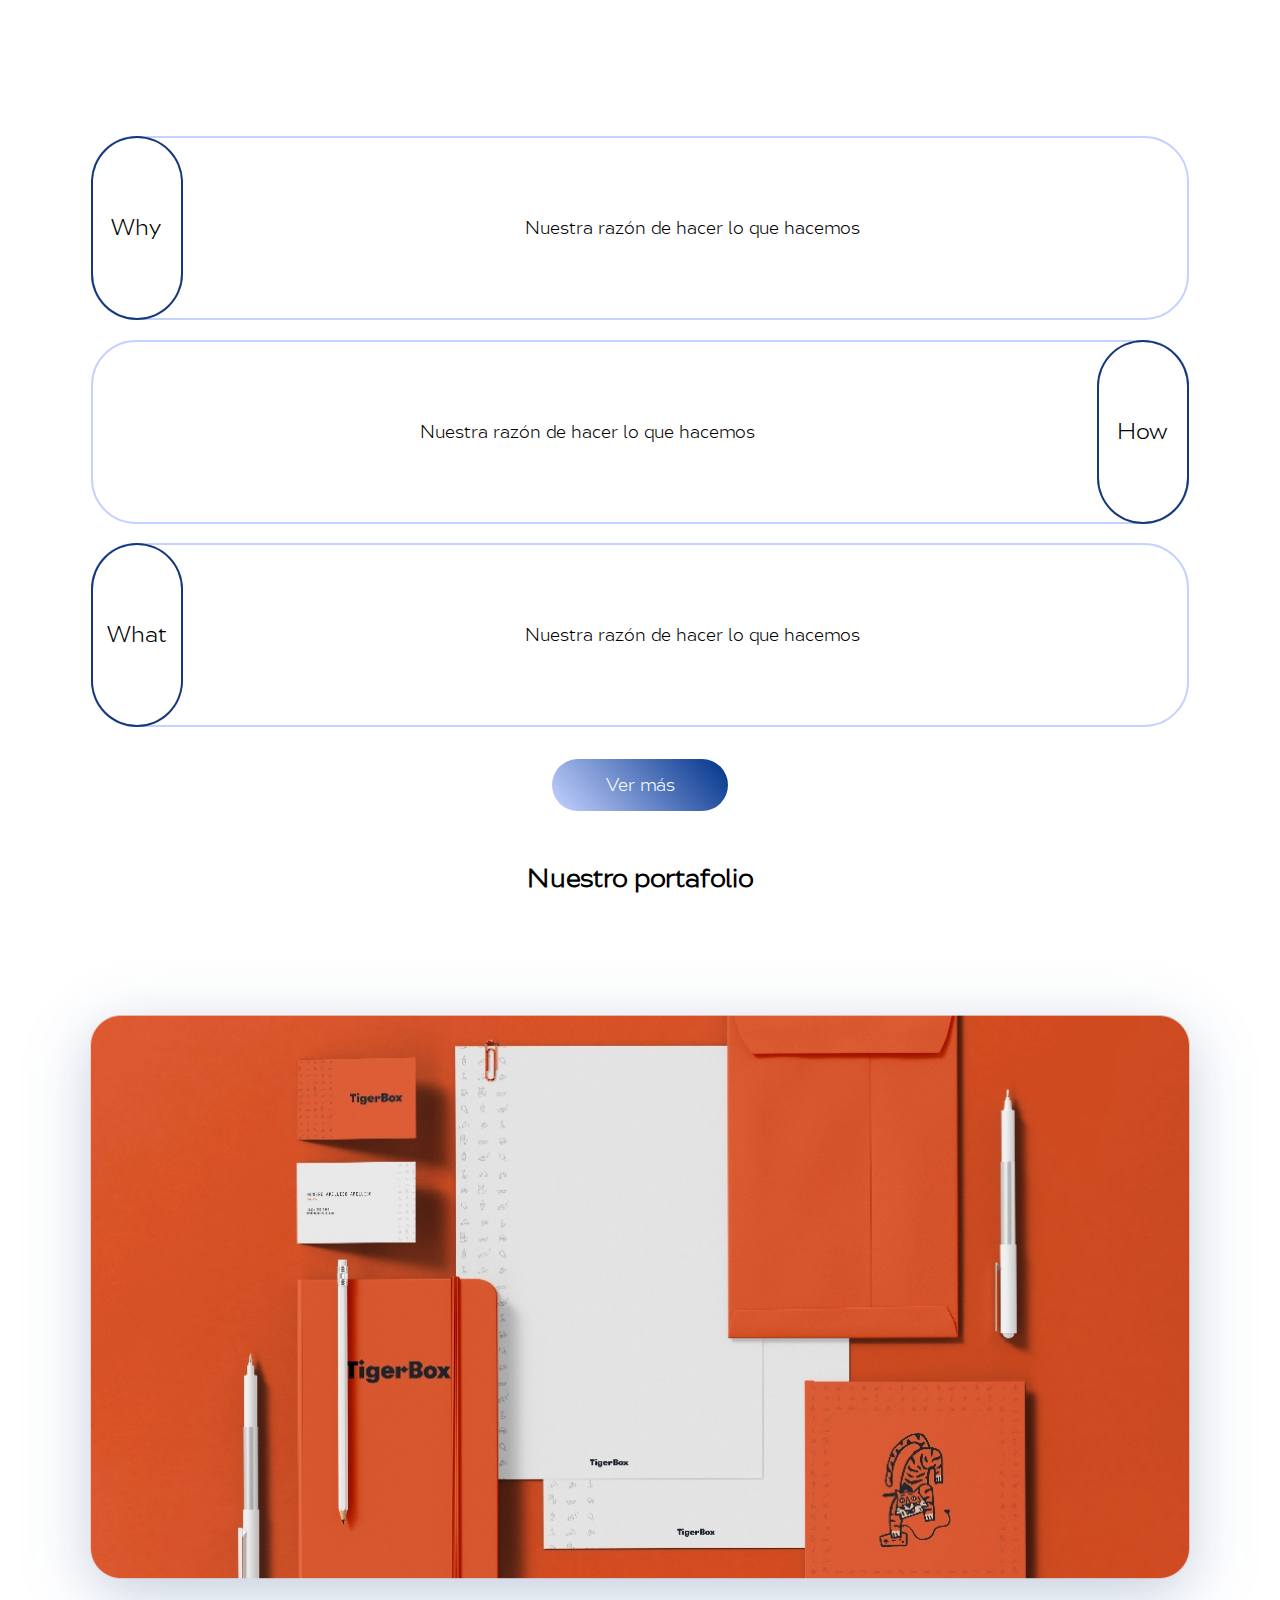
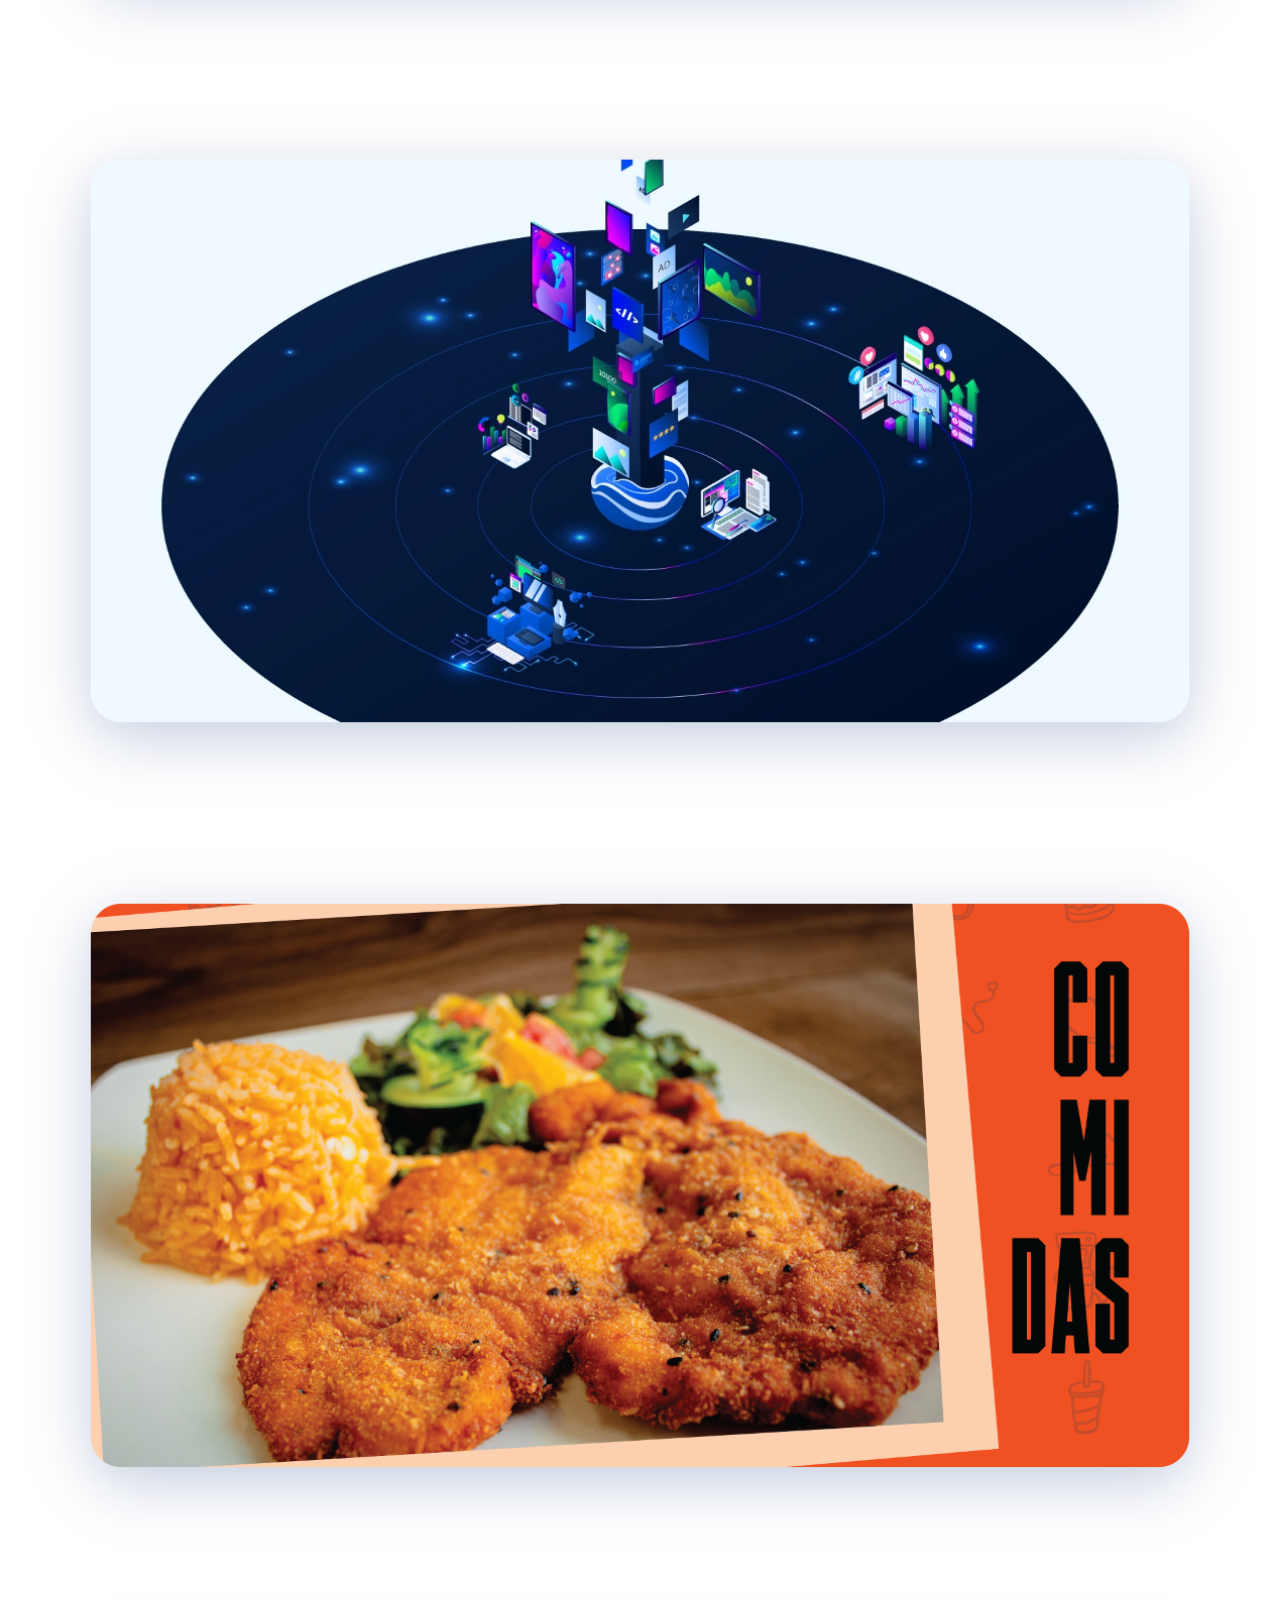
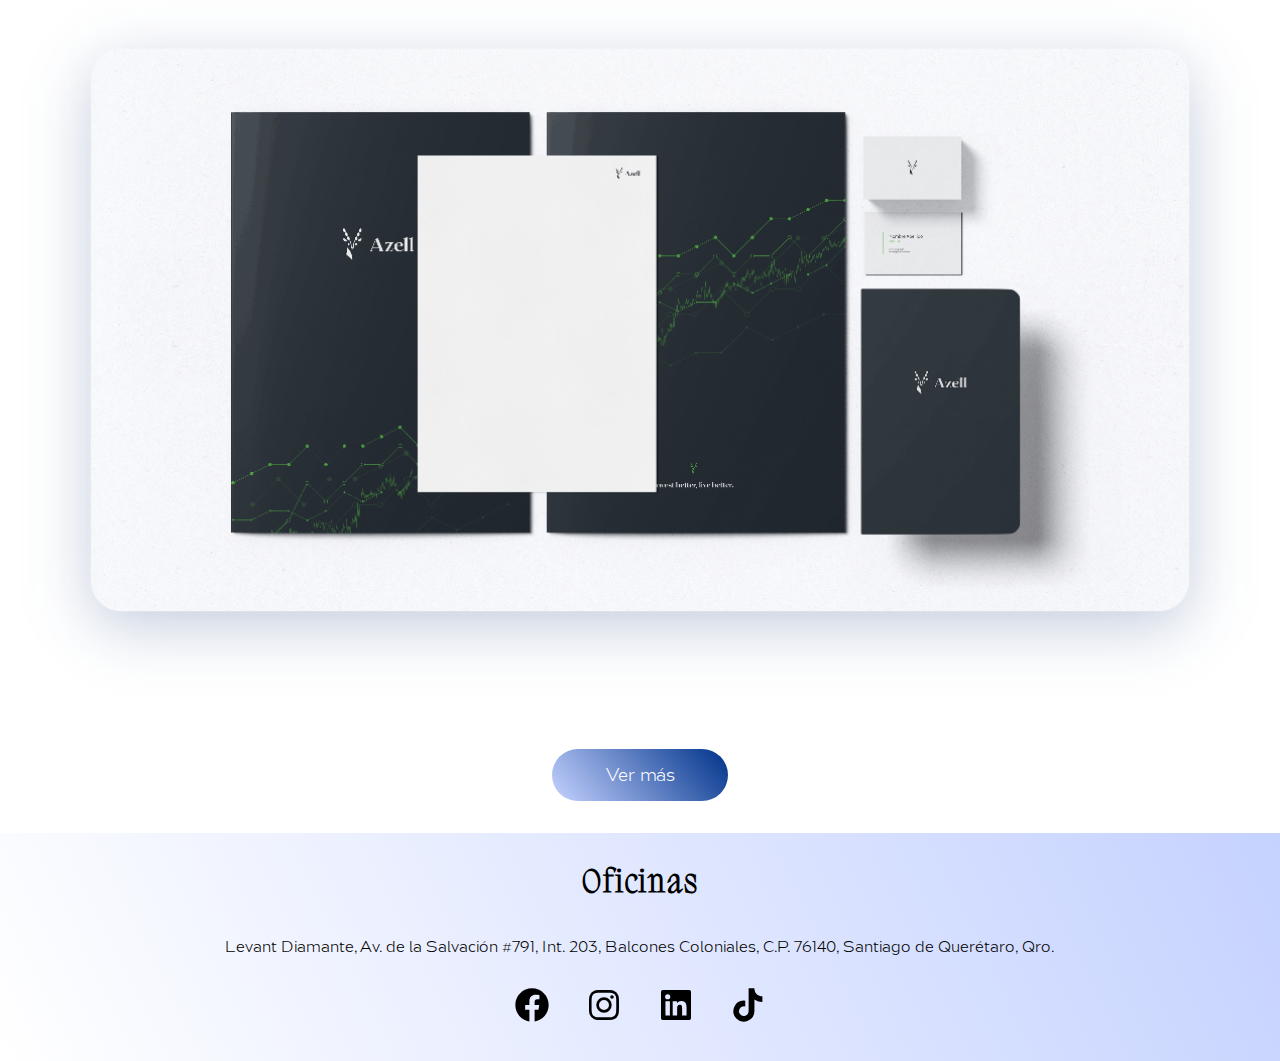
==== commit f7b71d4a: "feat: fixes in links" ====
--- a/index.html
+++ b/index.html
@@ -53,7 +53,7 @@
                 </div>
             </div>
             <a href="nosotros.html" class="ver__link">
-                <button class="button">Ver más</button>
+                Ver más
             </a>
         </section>
         <section class="portfolio">
@@ -63,7 +63,7 @@
             <img src="./images/portfolio/TIGERBOX2@3x.png" alt="TigerBox" class="card__img">
             <img src="./images/portfolio/Papeleria_Azell@3x.png" alt="Azell" class="card__img">
             <a href="proyectos.html" class="ver__link">
-                <button class="button">Ver más</button>
+                Ver más
             </a>
         </section>
     </main>
--- a/style.css
+++ b/style.css
@@ -142,9 +142,7 @@
     margin: 0 auto 14em;
     object-fit: contain;
 }
-*{
-    border: 1px solid reda;
-}
+
 
 .hero__info {
     display: flex;
@@ -190,10 +188,12 @@
     width: 90px;
     /* text-align: center; */
     padding: 0 18px;
+    box-sizing: border-box;
 }
 .question--padding{
     padding: 0 14px;
 }
+
 .square__paragraph--hide{
     width: 0;
     opacity: 0;
@@ -229,11 +229,11 @@
     display: none;
 }
 
-.ver__link{
+.ver__link, .button{
     text-decoration: none;
-}
-.button {
     display: block;
+    text-align: center;
+    width: 80px;
     background-color: var(--dark-blue);
     border-radius: 2em;
     color: #fff;
@@ -245,8 +245,9 @@
     background: -webkit-linear-gradient(50deg, var(--light-blue), var(--king-blue));
     background: linear-gradient(50deg, var(--light-blue), var(--king-blue));
     cursor: pointer;
-
-}
+}
+
+
 
 
 .portfolio__title {
@@ -254,22 +255,10 @@
     margin-bottom: 2em;
 }
 
-/* .card {
-    width: 90%;
-    height: 160px;
-    box-shadow: 0 0 2px 2px black;
-    margin: 0 auto 2em;
-    border-radius: 1em;
-    box-shadow: 0px 0px 15px 2px var(--shadow);
-    -webkit-box-shadow: 0px 0px 15px 2px var(--shadow);
-    -moz-box-shadow: 0px 0px 15px 2px var(--shadow);
-} */
 .card__img{
     width: 100%;
     margin: 0 auto;
-    /* box-shadow: 0px 0px 15px 2px var(--shadow);
-    -webkit-box-shadow: 0px 0px 15px 2px var(--shadow);
-    -moz-box-shadow: 0px 0px 15px 2px var(--shadow); */
+    display: block;
 }
 
 
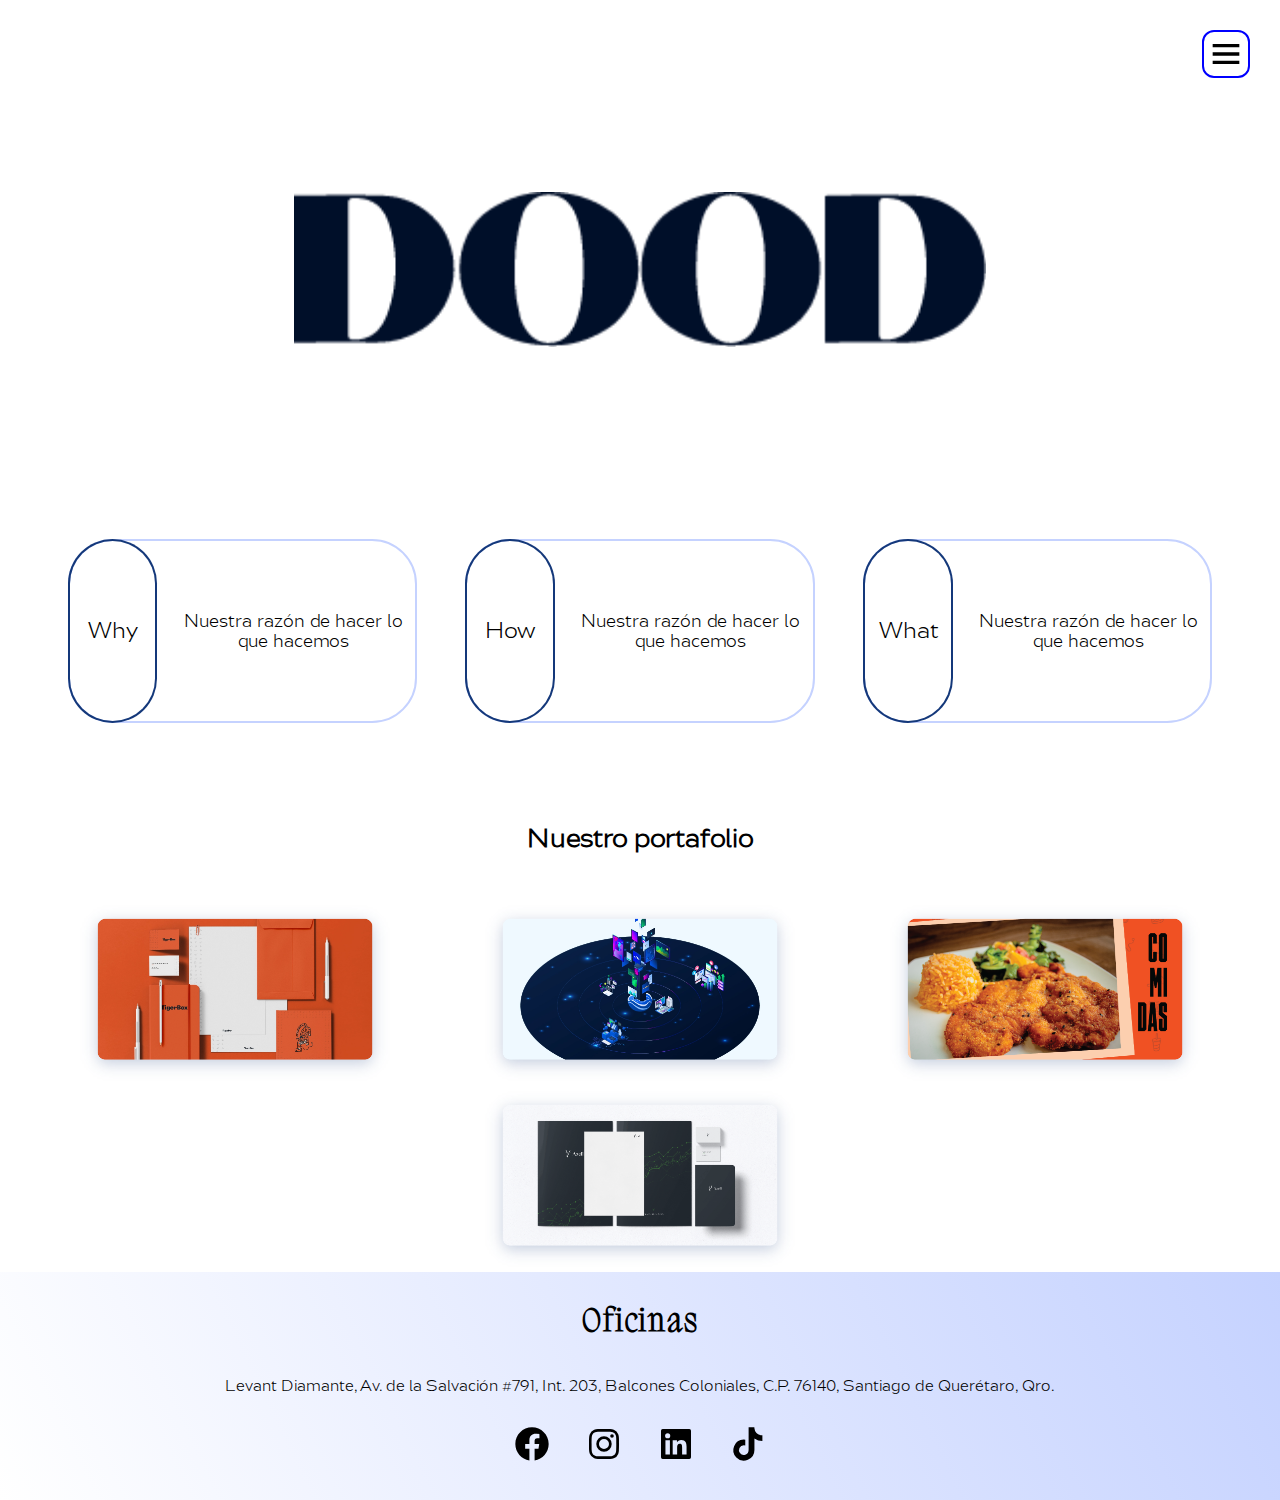
==== commit dafed863: "feat: desktop version first part" ====
--- a/index.html
+++ b/index.html
@@ -58,10 +58,21 @@
         </section>
         <section class="portfolio">
             <h2 class="portfolio__title">Nuestro portafolio</h2>
-            <img src="./images/portfolio/Papeleria_Tigerbox@3x.png" alt="Papelería Tigerbox" class="card__img">
-            <img src="./images/portfolio/Dood@3x.png" alt="Dood" class="card__img">
-            <img src="./images/portfolio/TIGERBOX2@3x.png" alt="TigerBox" class="card__img">
-            <img src="./images/portfolio/Papeleria_Azell@3x.png" alt="Azell" class="card__img">
+            <div class="card-img__container">
+                <!-- <div class="card__img--tb"></div> -->
+                <figure class="card__picture">
+                    <img src="./images/portfolio/Papeleria_Tigerbox@3x.png" alt="Papelería Tigerbox" class="card__img">
+                </figure>
+                <figure class="card__picture">
+                    <img src="./images/portfolio/Dood@3x.png" alt="Dood" class="card__img">
+                </figure>
+                <figure class="card__picture">
+                    <img src="./images/portfolio/TIGERBOX2@3x.png" alt="TigerBox" class="card__img">
+                </figure>
+                <figure class="card__picture">
+                    <img src="./images/portfolio/Papeleria_Azell@3x.png" alt="Azell" class="card__img">
+                </figure>
+            </div>
             <a href="proyectos.html" class="ver__link">
                 Ver más
             </a>
--- a/style.css
+++ b/style.css
@@ -26,8 +26,8 @@
     --white-kurgan: #F6FAF5;
     --blue-kurgan: #65C6C1;
     --black-vivac: #042224;
-    --orange-tb:#FF5100;
-    --black-bruker:#2D2A26;
+    --orange-tb: #FF5100;
+    --black-bruker: #2D2A26;
 
 }
 
@@ -53,7 +53,6 @@
 
 .container {
     width: 90%;
-    /* background-color: rgb(223, 104, 104); */
     overflow: hidden;
     margin: 0 auto;
 }
@@ -114,27 +113,22 @@
     color: #fff;
     font-size: 1.2em;
 }
-.active{
+
+.active {
     color: var(--blue);
 }
 
-.hero {}
-/* .hero{
-    width: 100%;
-    background-image: url('./images/Aros.svg');
-    background-repeat: no-repeat;
-    background-position: -50% top;
-    background-size: contain;
-} */
-.aro__container{
+.aro__container {
     margin: 0;
     width: 100%;
     transform: translateY(-50%);
 }
-.aro__img{
+
+.aro__img {
     width: 100%;
     display: block;
 }
+
 .logo {
     width: 90%;
     /* height: 50vh; */
@@ -162,7 +156,8 @@
     gap: 1em;
     align-items: center;
 }
-.square--order{
+
+.square--order {
     flex-direction: row-reverse;
 }
 
@@ -178,35 +173,38 @@
     display: flex;
 
 }
-.square__title--order{
+
+.square__title--order {
     flex-direction: row-reverse;
 }
-.question--order{
+
+.question--order {
     order: 2;
 }
-.question{
+
+.question {
     width: 90px;
-    /* text-align: center; */
     padding: 0 18px;
     box-sizing: border-box;
 }
-.question--padding{
+
+.question--padding {
     padding: 0 14px;
 }
 
-.square__paragraph--hide{
+.square__paragraph--hide {
     width: 0;
     opacity: 0;
-    /* width: 100%; */
     color: #000;
     font-size: 16px;
-    
+
     line-height: 1.5;
     display: grid;
     place-items: center;
 }
-.square__paragraph{
-    width: calc( 100% - 90px);
+
+.square__paragraph {
+    width: calc(100% - 90px);
     text-align: center;
 }
 
@@ -221,7 +219,7 @@
     opacity: 1;
     margin-left: 2em;
     width: auto;
-  
+
 }
 
 .square__title:hover~.square__paragraph {
@@ -229,7 +227,8 @@
     display: none;
 }
 
-.ver__link, .button{
+.ver__link,
+.button {
     text-decoration: none;
     display: block;
     text-align: center;
@@ -247,7 +246,10 @@
     cursor: pointer;
 }
 
-
+.portfolio {
+    width: 95%;
+    margin: 0 auto;
+}
 
 
 .portfolio__title {
@@ -255,11 +257,33 @@
     margin-bottom: 2em;
 }
 
-.card__img{
+.card-img__container {
+    display: flex;
+    flex-wrap: wrap;
+}
+
+.card__picture {
+    margin: 0 auto;
+    flex-basis: 360px;
+
+}
+
+.card__img {
     width: 100%;
+    height: 100%;
+    object-fit: cover;
     margin: 0 auto;
     display: block;
 }
+
+/* .card__img--tb{
+    width: 100%;
+    height: 200px;
+    background-image: url('./images/portfolio/Papeleria_Tigerbox@3x.png');
+    background-repeat: no-repeat;
+    background-size: cover;
+
+} */
 
 
 
@@ -514,9 +538,9 @@
 
 .icon--urbk {
     background-image: url('./images/allies/U.svg');
-    background-size:  contain;
-    background-repeat:  no-repeat;
-    background-position:  center;
+    background-size: contain;
+    background-repeat: no-repeat;
+    background-position: center;
 }
 
 .ally__item--urbk:hover .ally__logo--urbk {
@@ -614,20 +638,21 @@
 .ally__logo--xride {
     height: 50px;
     background-image: url('./images/allies/Xride-logo.svg');
-    background-size:  contain;
-    background-repeat:  no-repeat;
-    background-position:  center;
+    background-size: contain;
+    background-repeat: no-repeat;
+    background-position: center;
 }
 
 .ally__item--xride:hover .ally__logo--xride {
     background-image: url('./images/allies/Xride-logo-white.svg');
 }
+
 /* Bruker */
 .icon--bruker {
     background-image: url('./images/allies/Escudo.svg');
-    background-size:  contain;
-    background-repeat:  no-repeat;
-    background-position:  center;
+    background-size: contain;
+    background-repeat: no-repeat;
+    background-position: center;
 }
 
 .ally__item--bruker:hover {
@@ -643,13 +668,15 @@
 .ally__logo--bruker {
     height: 50px;
     background-image: url('./images/allies/Bruker.svg');
-    background-size:  contain;
-    background-repeat:  no-repeat;
-    background-position:  center;
-}
+    background-size: contain;
+    background-repeat: no-repeat;
+    background-position: center;
+}
+
 .ally__item--bruker:hover .ally__logo--bruker {
     background-image: url('./images/allies/Bruker@3x.png');
 }
+
 /* sheltec */
 .icon--sheltec {
     -webkit-mask-image: url('./images/allies/Sheltec\ icon.svg');
@@ -670,9 +697,9 @@
 .ally__logo--sheltec {
     height: 50px;
     background-image: url('./images/allies/Sheltec\ logo.svg');
-    background-size:  contain;
-    background-repeat:  no-repeat;
-    background-position:  center;
+    background-size: contain;
+    background-repeat: no-repeat;
+    background-position: center;
 
 }
 
@@ -683,9 +710,9 @@
 /* Volk */
 .icon--volk {
     background-image: url('./images/allies/Icono\ volk.svg');
-    background-size:  contain;
-    background-repeat:  no-repeat;
-    background-position:  center;
+    background-size: contain;
+    background-repeat: no-repeat;
+    background-position: center;
 }
 
 .ally__item--volk:hover {
@@ -712,9 +739,9 @@
 /* TigerBox */
 .icon--tb {
     background-image: url('./images/allies/Icono\ negro\ tb.svg');
-    background-size:  contain;
-    background-repeat:  no-repeat;
-    background-position:  center;
+    background-size: contain;
+    background-repeat: no-repeat;
+    background-position: center;
 }
 
 .ally__item--tb:hover {
@@ -832,7 +859,8 @@
     background: -webkit-linear-gradient(50deg, var(--button-blue), var(--dark-blue));
     background: linear-gradient(50deg, var(--button-blue), var(--dark-blue));
 }
-.button--blue:disabled{
+
+.button--blue:disabled {
     opacity: 0.6;
     cursor: not-allowed;
 }
@@ -919,4 +947,164 @@
     height: 160px;
     resize: none;
     padding-top: 30px;
+}
+
+
+/* Desktop design  */
+@media (min-width: 768px) {
+    .nav-menu {
+        width: 30%;
+        height: 100%;
+        gap: 3.4em;
+        transform: translateX(110%);
+        border-bottom-right-radius: 0;
+        border-top-left-radius: 40px;
+        border-bottom-left-radius: 40px;
+    }
+
+    .show {
+        transform: translateX(0);
+    }
+
+    .aro__container {
+        display: none;
+    }
+
+    .logo {
+        width: 60%;
+        display: block;
+        margin: 12em auto 12em;
+    }
+
+
+    .hero__info {
+        display: flex;
+        flex-direction: row;
+        flex-wrap: wrap;
+        margin: 0 auto 5em;
+        gap: 3em;
+        justify-content: center;
+        width: 100%;
+    }
+
+    .square {
+        width: 30%;
+    }
+
+    .square--order {
+        flex-direction: row;
+    }
+
+    .square__title--order {
+        flex-direction: row;
+    }
+
+    .ver__link,
+    .button {
+        display: none;
+    }
+
+    .portfolio__title {
+        text-align: center;
+        margin-bottom: 2em;
+    }
+
+    .card__picture {
+        flex-basis: 320px;
+    }
+
+
+    /* Styles for nosotros page */
+    .team {
+        gap: 4em;
+    }
+
+    .avatar__container {
+        width: 180px;
+    }
+
+    .avatar__name {
+        font-size: 1.5em;
+        margin-bottom: 0;
+        letter-spacing: 1.4px;
+        opacity: 0.7;
+    }
+
+    .avatar__info {
+        margin-top: 4px;
+        font-size: 11px;
+        font-family: BwAleta;
+        opacity: 0.7;
+    }
+
+    /* Styles for metodology */
+    .metodology {
+        margin-top: 10em;
+        flex-direction: row;
+        height: 600px
+    }
+
+    .metodology__title {
+        margin: 0;
+        line-height: 600px;
+        width: 40%;
+    }
+
+    .metodology__content {
+        row-gap: 6em;
+        width: 60%;
+    }
+
+    .metodology__item {
+        width: 40%;
+    }
+
+    /* Styles for allies section  */
+    .allies {
+        background-color: #FFF;
+        border-radius: 1em;
+        color: #000;
+        width: 90%;
+        margin: 8em auto 6em;
+        /* nuevos */
+        display: flex;
+        flex-direction: row-reverse;
+        padding: 2em;
+    }
+
+    .allies__title {
+        padding: 0;
+        margin: 0;
+        width: 30%;
+        align-self: center;
+    }
+
+    .allies__content {
+        margin: 0 auto;
+        gap: 2em;
+        padding-bottom: 0;
+    }
+
+    .ally__item {
+        width: 160px;
+        height: 54px;
+    }
+
+    .ally__container-icon {
+        margin: 0;
+        width: 55px;
+        height: 60px;
+    }
+
+    .ally__icon {
+        width: 40px;
+        height: 55px;
+    }
+
+    .ally__logo {
+        display: block;
+        width: 80px;
+    }
+
+
 }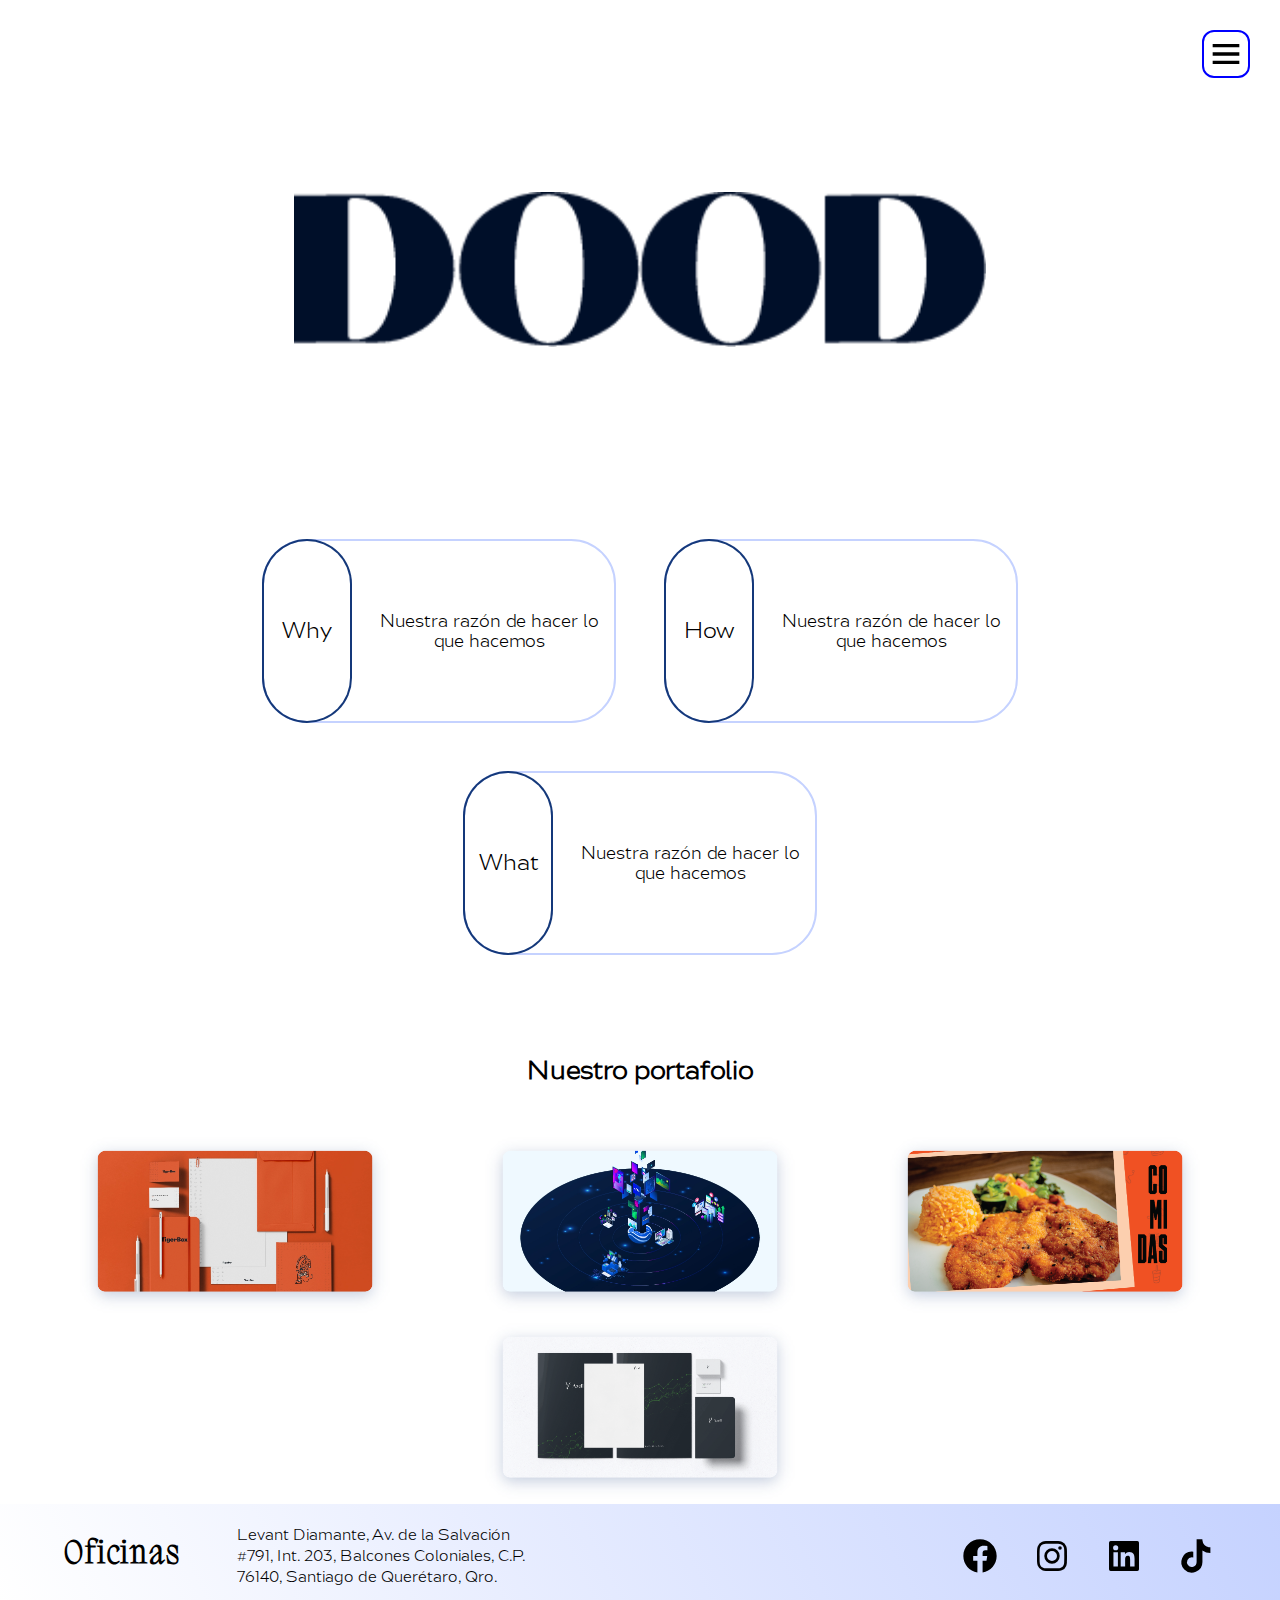
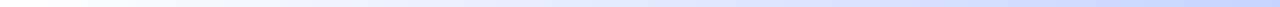
==== commit caa397ff: "feat: desktop version part II" ====
--- a/index.html
+++ b/index.html
@@ -79,7 +79,7 @@
         </section>
     </main>
     <footer class="footer">
-        <section class="container">
+        <section class="container footer--desktop">
             <h3 class="footer__title">
                 Oficinas
             </h3>
--- a/style.css
+++ b/style.css
@@ -320,6 +320,7 @@
 .footer__media img {
     width: 40px;
     height: 40px;
+    display: block;
 }
 
 /* Styles for page nosotros */
@@ -844,7 +845,9 @@
 .projects {
     margin-bottom: 6em;
 }
-
+.behance__text-desktop{
+    display: none;
+}
 .projects__title {
     margin-left: auto;
     margin-right: auto;
@@ -989,6 +992,7 @@
 
     .square {
         width: 30%;
+        min-width: 350px;
     }
 
     .square--order {
@@ -1105,6 +1109,97 @@
         display: block;
         width: 80px;
     }
-
+    .project__title-container{
+        margin-top: 4em;
+        display: flex;
+        justify-content: space-around;
+        align-items: center;
+    }
+
+    .projects__title{
+        margin: 0;
+        background-color: #fff;
+        width: 360px;
+    }
+    .behance__text-desktop{
+        display: block;
+        padding: 2em;
+        text-align: center;
+        border: 2px solid var(--dark-blue);
+        line-height: 1.5;
+        font-weight: 600;
+        width: 310px;
+        border-radius: 20px;
+    }
+    .behance__link{
+        color: blue;
+    }
+
+
+
+    /* Styles for contact page */
+    .main--contact{
+        box-sizing: border-box;
+        display: flex;
+        justify-content: space-evenly;
+        width: 90%;
+        max-width: 1600px;
+        margin: 5em auto;
+        align-items: center;
+        padding: 2em;
+    }
+    .title__container{
+        width: 48%;
+        height: 100%;
+        box-shadow: 0 0 20px 5px inset #4F49FB84;
+        border-radius: 20px;
+    }
+    .contact__title{
+        display: grid;
+        place-items: center;
+        width: 100%;
+        height: 100%;
+        margin: 0;
+        background-image: url('./images/Circulo.svg');
+        background-size: 100%;
+        background-repeat: no-repeat;
+        background-position: center;
+    }
+    .form {
+        width: 46%;
+        margin: 0;
+    }
+    #btn_send{
+        display: block;
+    }
+
+    /* Styles for footer */
+    .footer {
+        width: 100%;
+        /* background: -webkit-linear-gradient(64deg, #fff, var(--light-blue));
+        background: linear-gradient(64deg, #fff, var(--light-blue)); */
+        /* background-image: url('./images/Footer_Light@2x.png');
+        background-repeat: no-repeat;
+        background-size: cover; */
+        /* background-position: -150px; */
+    }
+    .footer__title{
+        display: inline-block;
+    }
+    
+    .footer--desktop{
+        display: flex;
+        align-items: center;
+    }
+    .footer__address{
+        width: 310px;
+        margin: 0;
+        margin-left: 4em;
+        margin-right: auto;
+        text-align: left;
+    }
+    .footer__social {
+        margin-bottom: 0;
+    }
 
 }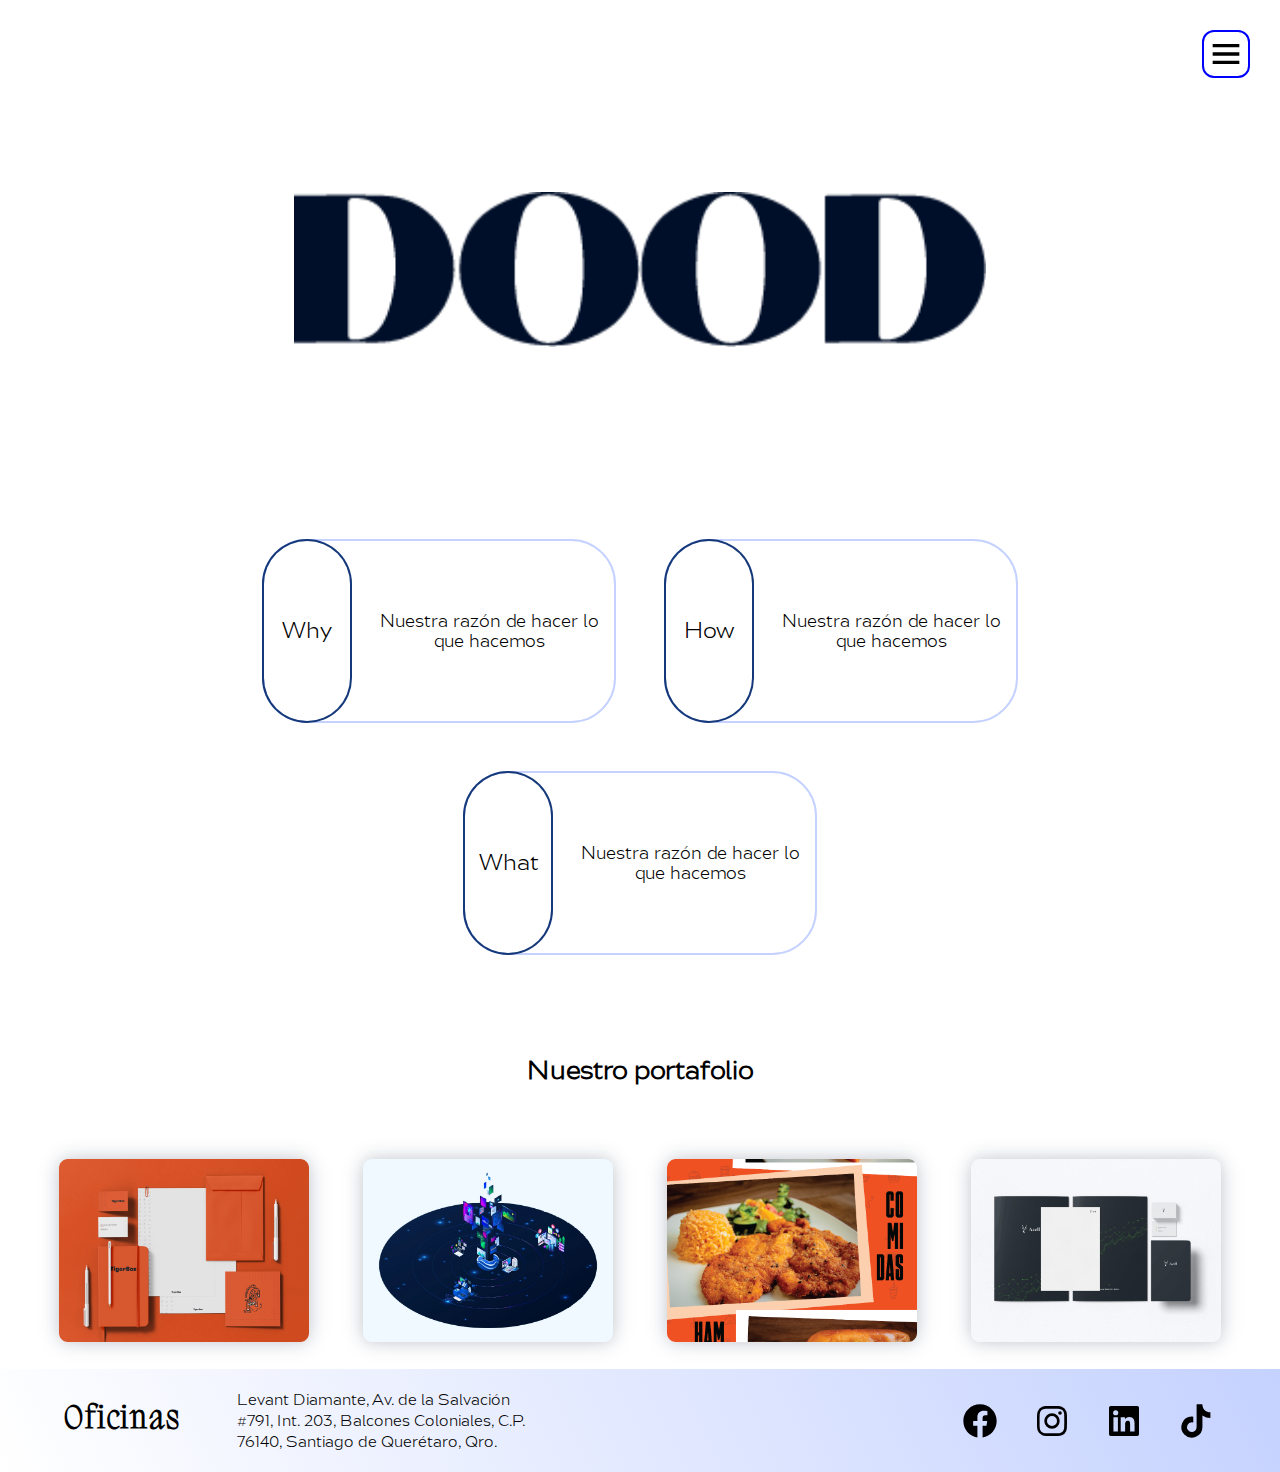
==== commit 0c6dfe70: "feat: grid in portfolio images" ====
--- a/index.html
+++ b/index.html
@@ -58,20 +58,23 @@
         </section>
         <section class="portfolio">
             <h2 class="portfolio__title">Nuestro portafolio</h2>
-            <div class="card-img__container">
-                <!-- <div class="card__img--tb"></div> -->
-                <figure class="card__picture">
-                    <img src="./images/portfolio/Papeleria_Tigerbox@3x.png" alt="Papelería Tigerbox" class="card__img">
-                </figure>
-                <figure class="card__picture">
-                    <img src="./images/portfolio/Dood@3x.png" alt="Dood" class="card__img">
-                </figure>
-                <figure class="card__picture">
-                    <img src="./images/portfolio/TIGERBOX2@3x.png" alt="TigerBox" class="card__img">
-                </figure>
-                <figure class="card__picture">
-                    <img src="./images/portfolio/Papeleria_Azell@3x.png" alt="Azell" class="card__img">
-                </figure>
+            <figure class="card__picture">
+                <img src="./images/portfolio/Papeleria_Tigerbox@3x.png" alt="Papelería Tigerbox" class="card__img">
+            </figure>
+            <figure class="card__picture">
+                <img src="./images/portfolio/Dood@3x.png" alt="Dood" class="card__img">
+            </figure>
+            <figure class="card__picture">
+                <img src="./images/portfolio/TIGERBOX2@3x.png" alt="TigerBox" class="card__img">
+            </figure>
+            <figure class="card__picture">
+                <img src="./images/portfolio/Papeleria_Azell@3x.png" alt="Azell" class="card__img">
+            </figure>
+            <div class="card-img__container--desktop">
+                <img src="./images/portfolio/index/1.png" alt="portafolio" class="portfolio__img">
+                <img src="./images/portfolio/index/2.png" alt="portafolio" class="portfolio__img">
+                <img src="./images/portfolio/index/3.png" alt="portafolio" class="portfolio__img">
+                <img src="./images/portfolio/index/4.png" alt="portafolio" class="portfolio__img">
             </div>
             <a href="proyectos.html" class="ver__link">
                 Ver más
--- a/style.css
+++ b/style.css
@@ -250,11 +250,17 @@
     width: 95%;
     margin: 0 auto;
 }
+.card-img__container--desktop{
+    display: none;
+}
 
 
 .portfolio__title {
     text-align: center;
     margin-bottom: 2em;
+}
+.portfolio--desktop{
+    display: none;
 }
 
 .card-img__container {
@@ -956,6 +962,7 @@
 /* Desktop design  */
 @media (min-width: 768px) {
     .nav-menu {
+        box-sizing: border-box;
         width: 30%;
         height: 100%;
         gap: 3.4em;
@@ -1015,6 +1022,12 @@
 
     .card__picture {
         flex-basis: 320px;
+        display: none;
+    }
+    .card-img__container--desktop{
+        display: grid;
+        grid-template-columns: repeat(2, 1fr);
+        grid-template-rows: repeat(2, 1fr);
     }
 
 
@@ -1135,6 +1148,31 @@
         color: blue;
     }
 
+    /* Styles for projects page */
+    .portfolio--mobile{
+        display: none;
+    }
+    .portfolio--desktop{
+        box-sizing: border-box;
+        width: 95%;
+        display: grid;
+        place-items: center;
+        margin: 0 auto;
+        grid-template-columns: repeat(4, 1fr);
+        grid-template-rows: repeat(5, 1fr);
+    }
+    .portfolio__img{
+        width: 100%;
+    }
+    .img-1{
+        grid-column: 1/3;
+        grid-row: 1/3;
+    }
+    .img-2{
+        grid-column: 3/5;
+        grid-row: 3/5;
+    }
+
 
 
     /* Styles for contact page */
@@ -1202,4 +1240,10 @@
         margin-bottom: 0;
     }
 
+}
+@media (min-width: 1200px){
+    .card-img__container--desktop{
+        grid-template-columns: repeat(4, 1fr);
+        grid-template-rows: auto;
+    }
 }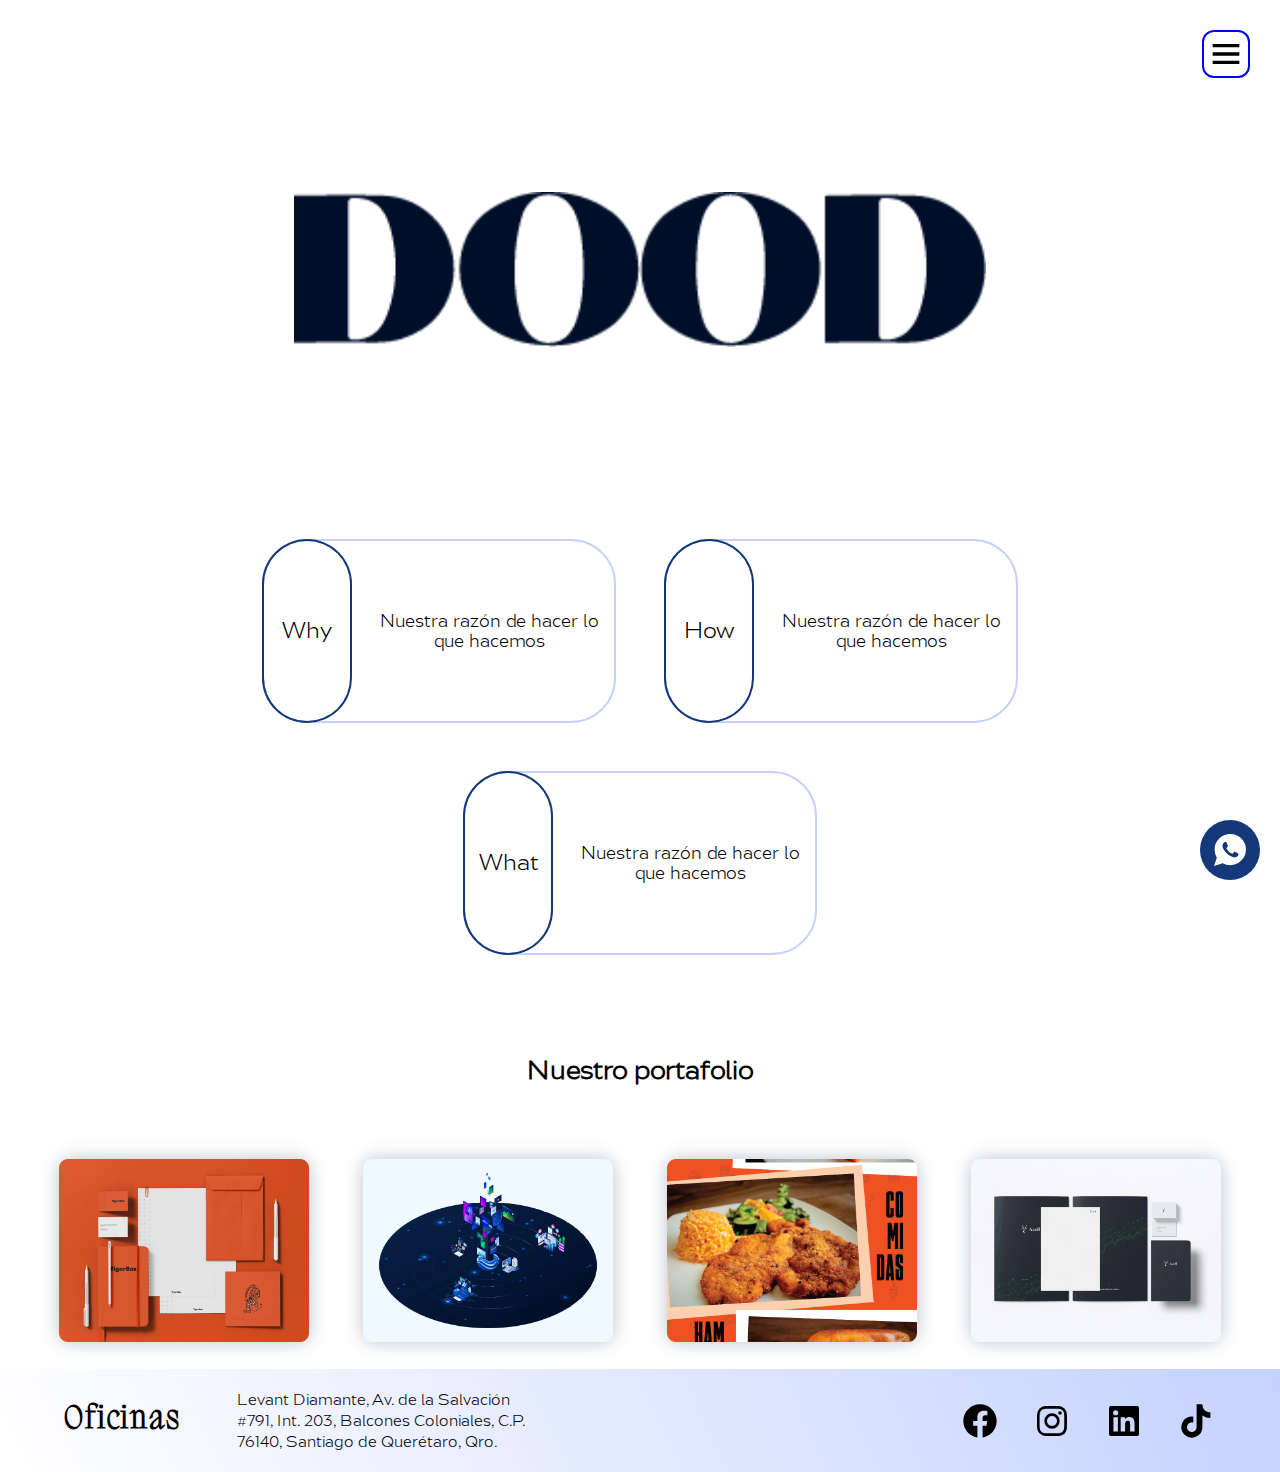
==== commit 9b92a496: "feat: whatsapp icon added" ====
--- a/index.html
+++ b/index.html
@@ -14,9 +14,9 @@
         <img src="./images/menu.svg" alt="Menú de navegación" class="menu">
         <nav class="nav-menu">
             <a href="index.html" class="nav__link active">Inicio</a>
-            <a href="nosotros.html" class="nav__link">Nosotros</a>
-            <a href="proyectos.html" class="nav__link">Proyectos</a>
-            <a href="contacto.html" class="nav__link">Contacto</a>
+            <a href="nosotros.html" class="nav__link nav__link--dark">Nosotros</a>
+            <a href="proyectos.html" class="nav__link nav__link--dark">Proyectos</a>
+            <a href="contacto.html" class="nav__link nav__link--dark">Contacto</a>
         </nav>
     </header>
     <main>
@@ -104,6 +104,10 @@
             </div>
         </section>
     </footer>
+    <!-- <a href="https://api.whatsapp.com/send?phone=4427216658&text=Hola!%20Me%20gustar%C3%ADa%20saber%20m%C3%A1s%20de%20Brüker.%F0%9F%92%B2%F0%9F%94%9D"
+    class="float" target="_blank"> -->
+    <a href="" class="float">
+</a>
     <script src="main.js"></script>
 </body>
 
--- a/style.css
+++ b/style.css
@@ -369,17 +369,22 @@
     justify-content: center;
     align-items: center;
 }
+/* .team .team__content:first-child{
+    transform: scale(0.8);
+} */
 
 .avatar__container {
     width: 140px;
     background: #3e71cb;
     box-shadow: 0 0 20px 5px #3e71cb;
     border-radius: 50%;
-}
-
-.avatar {
+    transition: all 300ms ease;
+}
+
+.avatar{
     width: 100%;
     display: block;
+    transition: all 300ms ease;
 }
 
 .avatar__name {
@@ -971,6 +976,9 @@
         border-top-left-radius: 40px;
         border-bottom-left-radius: 40px;
     }
+    .nav__link--dark{
+        color: var(--very-dark-blue);
+    }
 
     .show {
         transform: translateX(0);
@@ -1123,7 +1131,7 @@
         width: 80px;
     }
     .project__title-container{
-        margin-top: 4em;
+        margin: 4em 0 3em;
         display: flex;
         justify-content: space-around;
         align-items: center;
@@ -1239,6 +1247,29 @@
     .footer__social {
         margin-bottom: 0;
     }
+    /* Styles for whatsapp icon */
+    .float {
+        position: fixed;
+        width: 60px;
+        height: 60px;
+        bottom: 20px;
+        right: 20px;
+        background-color: var(--dark-blue);
+        border-radius: 50%;
+        z-index: 1000;
+        transition: background-image 300ms linear;
+        background-image: url('./images/media/whatsapp.svg');
+        background-position: center;
+        background-repeat: no-repeat;
+        overflow: visible;
+    }
+    
+    .float:hover{
+        background-image: url('./images/media/whatsapp-green.svg');
+        box-shadow: none;
+        background-color: transparent;
+        border-radius: 0;
+    }
 
 }
 @media (min-width: 1200px){
@@ -1246,4 +1277,14 @@
         grid-template-columns: repeat(4, 1fr);
         grid-template-rows: auto;
     }
+    
+}
+@media (hover: hover){
+    .team__content:hover .avatar{
+        transform: scale(1.5);
+    }
+    .team__content:hover .avatar__container{
+        transform: scale(0.8);
+    }
+
 }